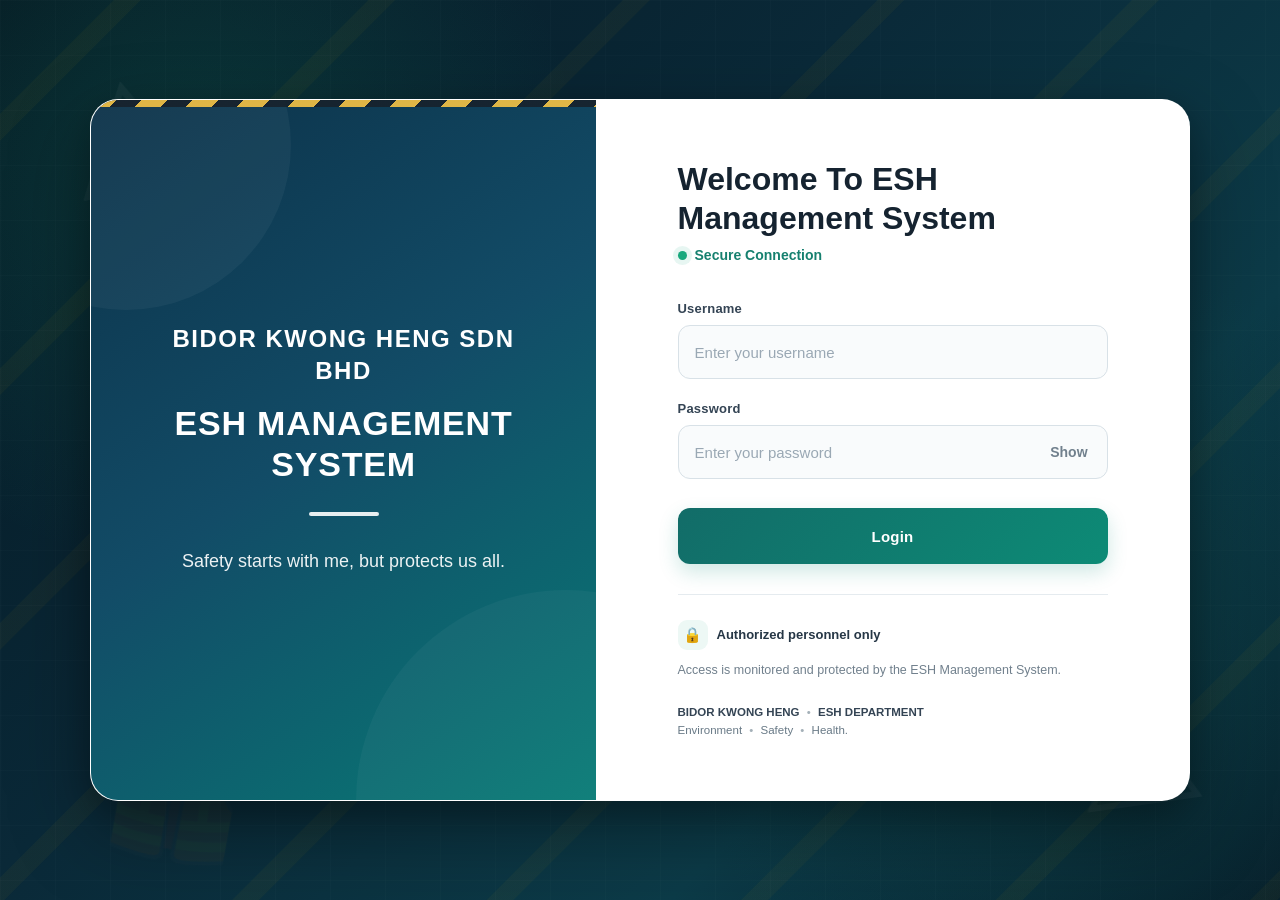
==== esh-login.html @ ca74ef9a "Update esh-login.html" ====
<!DOCTYPE html>
<html lang="en">

<head>

<meta charset="UTF-8">

<meta
    name="viewport"
    content="width=device-width, initial-scale=1.0"
>

<title>ESH Management System | Bidor Kwong Heng</title>


<style>

/* =========================================================
   RESET
========================================================= */

*{
    margin:0;
    padding:0;
    box-sizing:border-box;
}


/* =========================================================
   PAGE
========================================================= */

html,
body{
    width:100%;
    min-height:100%;
}


body{

    font-family:
        Inter,
        -apple-system,
        BlinkMacSystemFont,
        "Segoe UI",
        Arial,
        Helvetica,
        sans-serif;

    color:#17212b;

    min-height:100vh;

    display:flex;

    align-items:center;

    justify-content:center;

    padding:30px;

    position:relative;

    overflow-x:hidden;

    background:

        radial-gradient(
            circle at 15% 20%,
            rgba(25,168,125,0.18),
            transparent 30%
        ),

        radial-gradient(
            circle at 85% 75%,
            rgba(18,108,104,0.22),
            transparent 32%
        ),

        linear-gradient(
            135deg,
            #061923 0%,
            #0a2938 40%,
            #0c3b48 72%,
            #071c28 100%
        );
}


/* =========================================================
   SAFETY WARNING STRIPES
========================================================= */

body::before{

    content:"";

    position:fixed;

    inset:0;

    pointer-events:none;

    opacity:.13;

    background:

        repeating-linear-gradient(
            135deg,

            transparent 0px,
            transparent 80px,

            rgba(255,193,7,.30) 81px,
            rgba(255,193,7,.30) 99px,

            transparent 100px,
            transparent 180px
        );

    z-index:0;
}


/* =========================================================
   INDUSTRIAL GRID
========================================================= */

body::after{

    content:"";

    position:fixed;

    inset:0;

    pointer-events:none;

    opacity:.08;

    background-image:

        linear-gradient(
            rgba(255,255,255,.20) 1px,
            transparent 1px
        ),

        linear-gradient(
            90deg,
            rgba(255,255,255,.20) 1px,
            transparent 1px
        );

    background-size:
        55px 55px;

    z-index:0;
}


/* =========================================================
   BACKGROUND SAFETY SYMBOLS
========================================================= */

.safety-symbol{

    position:fixed;

    pointer-events:none;

    user-select:none;

    z-index:1;

    color:
        rgba(255,255,255,.045);

    font-size:150px;

    line-height:1;

    filter:
        drop-shadow(
            0 0 20px
            rgba(255,255,255,.03)
        );
}


.symbol-one{

    top:7%;

    left:5%;

    transform:rotate(-12deg);

}


.symbol-two{

    bottom:5%;

    left:8%;

    font-size:120px;

    transform:rotate(10deg);

}


.symbol-three{

    top:12%;

    right:7%;

    font-size:135px;

    transform:rotate(10deg);

}


.symbol-four{

    bottom:8%;

    right:6%;

    font-size:145px;

    transform:rotate(-8deg);

}


/* =========================================================
   MAIN LOGIN CONTAINER
========================================================= */

.login-container{

    position:relative;

    z-index:5;

    width:100%;

    max-width:1100px;

    min-height:650px;

    display:grid;

    grid-template-columns:
        46%
        54%;

    background:#ffffff;

    border-radius:28px;

    overflow:hidden;

    box-shadow:

        0 30px 80px
        rgba(0,0,0,.35),

        0 10px 30px
        rgba(0,0,0,.20);

    border:
        1px solid
        rgba(255,255,255,.80);
}


/* =========================================================
   LEFT PANEL
========================================================= */

.left-panel{

    position:relative;

    display:flex;

    flex-direction:column;

    justify-content:center;

    align-items:center;

    text-align:center;

    padding:60px 50px;

    color:#ffffff;

    background:

        linear-gradient(
            145deg,
            #0c3148 0%,
            #124c67 48%,
            #087b76 100%
        );

    overflow:hidden;
}


/* =========================================================
   LEFT DECORATION
========================================================= */

.left-panel::before{

    content:"";

    position:absolute;

    width:330px;

    height:330px;

    border-radius:50%;

    background:
        rgba(255,255,255,.045);

    top:-120px;

    left:-130px;
}


.left-panel::after{

    content:"";

    position:absolute;

    width:420px;

    height:420px;

    border-radius:50%;

    background:
        rgba(255,255,255,.035);

    bottom:-210px;

    right:-180px;
}


/* =========================================================
   LEFT SAFETY LINE
========================================================= */

.left-safety-line{

    position:absolute;

    top:0;

    left:0;

    width:100%;

    height:7px;

    background:

        repeating-linear-gradient(
            135deg,

            #f6c344 0px,
            #f6c344 18px,

            #17212b 18px,
            #17212b 36px
        );

    opacity:.9;
}


/* =========================================================
   LEFT CONTENT
========================================================= */

.left-content{

    position:relative;

    z-index:2;

    width:100%;

    max-width:430px;
}


/* =========================================================
   COMPANY NAME
========================================================= */

.company-name{

    font-size:24px;

    font-weight:800;

    letter-spacing:1.5px;

    line-height:1.35;

    margin-bottom:15px;

    text-transform:uppercase;
}


/* =========================================================
   SYSTEM NAME
========================================================= */

.system-name{

    font-size:34px;

    font-weight:700;

    letter-spacing:.8px;

    line-height:1.2;

    text-transform:uppercase;
}


/* =========================================================
   DIVIDER
========================================================= */

.left-divider{

    width:70px;

    height:4px;

    border-radius:10px;

    background:
        rgba(255,255,255,.9);

    margin:
        28px
        auto
        30px;
}


/* =========================================================
   SAFETY QUOTE
========================================================= */

.safety-quote{

    font-size:18px;

    font-weight:500;

    line-height:1.7;

    color:
        rgba(255,255,255,.92);

    max-width:350px;

    margin:0 auto;
}


/* =========================================================
   RIGHT PANEL
========================================================= */

.right-panel{

    background:#ffffff;

    display:flex;

    align-items:center;

    justify-content:center;

    padding:60px 70px;
}


.login-content{

    width:100%;

    max-width:430px;
}


/* =========================================================
   RIGHT HEADER
========================================================= */

.login-title{

    font-size:32px;

    font-weight:750;

    color:#152330;

    line-height:1.2;

    margin-bottom:10px;
}


.login-subtitle{

    font-size:14px;

    font-weight:600;

    color:#16806f;

    display:flex;

    align-items:center;

    gap:8px;

    margin-bottom:38px;
}


.login-subtitle::before{

    content:"";

    width:9px;

    height:9px;

    border-radius:50%;

    background:#19a87d;

    box-shadow:

        0 0 0 5px
        rgba(25,168,125,.10);
}


/* =========================================================
   FORM
========================================================= */

.form-group{

    margin-bottom:22px;
}


.form-label{

    display:block;

    font-size:13px;

    font-weight:700;

    color:#344454;

    margin-bottom:9px;

    letter-spacing:.2px;
}


.input-wrapper{

    position:relative;

    width:100%;
}


.form-input{

    width:100%;

    height:54px;

    border:
        1px solid
        #d8e1e7;

    border-radius:12px;

    background:#f9fbfc;

    color:#17212b;

    font-size:15px;

    padding:
        0
        16px;

    outline:none;

    transition:

        border-color .2s ease,

        box-shadow .2s ease,

        background .2s ease;
}


.form-input::placeholder{

    color:#9aa8b4;
}


.form-input:hover{

    border-color:#b9c9d3;
}


.form-input:focus{

    background:#ffffff;

    border-color:#16806f;

    box-shadow:

        0 0 0 4px
        rgba(22,128,111,.10);
}


/* =========================================================
   PASSWORD TOGGLE
========================================================= */

.password-toggle{

    position:absolute;

    right:14px;

    top:50%;

    transform:translateY(-50%);

    border:none;

    background:transparent;

    cursor:pointer;

    font-size:14px;

    font-weight:600;

    color:#71808d;

    padding:6px;

    transition:.2s ease;
}


.password-toggle:hover{

    color:#16806f;
}


/* =========================================================
   LOGIN BUTTON
========================================================= */

.login-button{

    width:100%;

    height:56px;

    border:none;

    border-radius:12px;

    margin-top:7px;

    background:

        linear-gradient(
            135deg,
            #126c68,
            #0d8b76
        );

    color:#ffffff;

    font-size:15px;

    font-weight:750;

    letter-spacing:.2px;

    cursor:pointer;

    box-shadow:

        0 8px 20px
        rgba(13,139,118,.20);

    transition:

        transform .2s ease,

        box-shadow .2s ease,

        filter .2s ease;
}


.login-button:hover{

    transform:
        translateY(-1px);

    box-shadow:

        0 12px 25px
        rgba(13,139,118,.28);

    filter:
        brightness(1.04);
}


.login-button:active{

    transform:
        translateY(0);
}


.login-button:disabled{

    cursor:not-allowed;

    opacity:.7;

    transform:none;
}


/* =========================================================
   SECURITY INFORMATION
========================================================= */

.security-box{

    margin-top:30px;

    padding-top:25px;

    border-top:
        1px solid
        #e5ebef;
}


.authorized{

    display:flex;

    align-items:center;

    gap:9px;

    color:#263746;

    font-size:13px;

    line-height:1.5;

    margin-bottom:10px;
}


.authorized-icon{

    width:30px;

    height:30px;

    border-radius:9px;

    background:#edf8f5;

    display:flex;

    align-items:center;

    justify-content:center;

    font-size:15px;

    flex-shrink:0;
}


.authorized strong{

    font-weight:750;
}


.security-description{

    color:#71808d;

    font-size:12.5px;

    line-height:1.65;

    margin-bottom:22px;
}


/* =========================================================
   FOOTER
========================================================= */

.login-footer{

    text-align:left;

    font-size:11.5px;

    line-height:1.6;

    color:#687986;
}


.login-footer strong{

    color:#344454;

    font-weight:750;
}


.footer-separator{

    margin:
        0
        4px;

    color:#a4b0b8;
}


/* =========================================================
   ERROR MESSAGE
========================================================= */

.error-message{

    display:none;

    margin-top:15px;

    padding:12px 14px;

    border-radius:10px;

    background:#fff2f2;

    border:
        1px solid
        #f3cccc;

    color:#b42318;

    font-size:13px;

    line-height:1.5;
}


.error-message.show{

    display:block;
}


/* =========================================================
   LOADING
========================================================= */

.loading{

    display:inline-flex;

    align-items:center;

    justify-content:center;

    gap:9px;
}


.loading-spinner{

    width:16px;

    height:16px;

    border:
        2px solid
        rgba(255,255,255,.35);

    border-top-color:#ffffff;

    border-radius:50%;

    animation:
        spin .7s linear infinite;
}


@keyframes spin{

    to{
        transform:rotate(360deg);
    }

}


/* =========================================================
   MOBILE
========================================================= */

@media(max-width:850px){

    body{

        padding:18px;

        align-items:center;
    }


    .login-container{

        grid-template-columns:1fr;

        min-height:auto;

        max-width:560px;

        border-radius:22px;
    }


    .left-panel{

        padding:
            45px
            30px;

        min-height:300px;
    }


    .company-name{

        font-size:19px;
    }


    .system-name{

        font-size:28px;
    }


    .safety-quote{

        font-size:16px;

        max-width:330px;
    }


    .right-panel{

        padding:
            45px
            30px;
    }


    .login-title{

        font-size:27px;
    }


    .safety-symbol{

        opacity:.6;

        font-size:100px;
    }

}


/* =========================================================
   SMALL MOBILE
========================================================= */

@media(max-width:480px){

    body{

        padding:10px;
    }


    .login-container{

        border-radius:18px;
    }


    .left-panel{

        padding:
            38px
            20px;

        min-height:270px;
    }


    .company-name{

        font-size:17px;

        letter-spacing:1px;
    }


    .system-name{

        font-size:24px;
    }


    .left-divider{

        margin:
            22px
            auto;
    }


    .safety-quote{

        font-size:15px;
    }


    .right-panel{

        padding:
            35px
            22px;
    }


    .login-title{

        font-size:24px;
    }


    .login-subtitle{

        margin-bottom:30px;
    }


    .form-input{

        height:52px;
    }


    .login-button{

        height:54px;
    }

}

</style>

</head>


<body>


<!-- =========================================================
     SUBTLE SAFETY SYMBOLS
========================================================= -->

<div
    class="safety-symbol symbol-one"
    aria-hidden="true"
>
    ⚠
</div>


<div
    class="safety-symbol symbol-two"
    aria-hidden="true"
>
    🦺
</div>


<div
    class="safety-symbol symbol-three"
    aria-hidden="true"
>
    ⛑
</div>


<div
    class="safety-symbol symbol-four"
    aria-hidden="true"
>
    ⚠
</div>



<!-- =========================================================
     MAIN LOGIN CONTAINER
========================================================= -->

<div class="login-container">


    <!-- =====================================================
         LEFT SIDE
    ====================================================== -->

    <section class="left-panel">


        <div class="left-safety-line"></div>


        <div class="left-content">


            <div class="company-name">
                BIDOR KWONG HENG SDN BHD
            </div>


            <div class="system-name">
                ESH MANAGEMENT SYSTEM
            </div>


            <div class="left-divider"></div>


            <div class="safety-quote">
                Safety starts with me, but protects us all.
            </div>


        </div>


    </section>



    <!-- =====================================================
         RIGHT SIDE
    ====================================================== -->

    <section class="right-panel">


        <div class="login-content">


            <!-- =================================================
                 HEADER
            ================================================== -->

            <h1 class="login-title">
                Welcome To ESH Management System
            </h1>


            <div class="login-subtitle">
                Secure Connection
            </div>



            <!-- =================================================
                 LOGIN FORM
            ================================================== -->

            <form
                id="loginForm"
                onsubmit="handleLogin(event)"
            >


                <!-- USERNAME -->

                <div class="form-group">


                    <label
                        class="form-label"
                        for="username"
                    >
                        Username
                    </label>


                    <div class="input-wrapper">


                        <input
                            type="text"
                            id="username"
                            name="username"
                            class="form-input"
                            placeholder="Enter your username"
                            autocomplete="username"
                            required
                        >


                    </div>


                </div>



                <!-- PASSWORD -->

                <div class="form-group">


                    <label
                        class="form-label"
                        for="password"
                    >
                        Password
                    </label>


                    <div class="input-wrapper">


                        <input
                            type="password"
                            id="password"
                            name="password"
                            class="form-input"
                            placeholder="Enter your password"
                            autocomplete="current-password"
                            required
                        >


                        <button
                            type="button"
                            class="password-toggle"
                            id="passwordToggle"
                            onclick="togglePassword()"
                            aria-label="Show password"
                        >
                            Show
                        </button>


                    </div>


                </div>



                <!-- =================================================
                     LOGIN BUTTON
                ================================================== -->

                <button
                    type="submit"
                    class="login-button"
                    id="loginButton"
                >
                    Login
                </button>



                <!-- =================================================
                     ERROR
                ================================================== -->

                <div
                    class="error-message"
                    id="loginError"
                ></div>


            </form>



            <!-- =================================================
                 SECURITY INFORMATION
            ================================================== -->

            <div class="security-box">


                <div class="authorized">


                    <div class="authorized-icon">
                        🔒
                    </div>


                    <div>

                        <strong>
                            Authorized personnel only
                        </strong>

                    </div>


                </div>



                <div class="security-description">

                    Access is monitored and protected by the
                    ESH Management System.

                </div>



                <!-- =================================================
                     FOOTER
                ================================================== -->

                <div class="login-footer">


                    <strong>
                        BIDOR KWONG HENG
                    </strong>


                    <span class="footer-separator">
                        •
                    </span>


                    <strong>
                        ESH DEPARTMENT
                    </strong>


                    <br>


                    Environment

                    <span class="footer-separator">
                        •
                    </span>

                    Safety

                    <span class="footer-separator">
                        •
                    </span>

                    Health.


                </div>


            </div>


        </div>


    </section>


</div>



<script>

/* =========================================================
   PASSWORD SHOW / HIDE
========================================================= */

function togglePassword(){

    const password =
        document.getElementById("password");


    const toggle =
        document.getElementById("passwordToggle");


    if(
        password.type === "password"
    ){

        password.type = "text";

        toggle.textContent = "Hide";

        toggle.setAttribute(
            "aria-label",
            "Hide password"
        );

    }

    else{

        password.type = "password";

        toggle.textContent = "Show";

        toggle.setAttribute(
            "aria-label",
            "Show password"
        );

    }

}


/* =========================================================
   LOGIN
========================================================= */

function handleLogin(event){

    event.preventDefault();


    /*
    =========================================================
    IMPORTANT

    KEEP YOUR EXISTING LOGIN / AUTHENTICATION CODE HERE.

    This section only provides the display framework.

    If your current ESH system already has a working
    authentication function, replace this function with
    your existing authentication code.

    =========================================================
    */


    const username =
        document
            .getElementById("username")
            .value
            .trim();


    const password =
        document
            .getElementById("password")
            .value;


    /*
    =========================================================
    TEMPORARY VALIDATION

    This only checks that both fields contain information.

    Your existing authentication system should remain here.
    =========================================================
    */

    if(
        !username ||
        !password
    ){

        showLoginError(
            "Please enter your username and password."
        );

        return;
    }


    /*
    =========================================================
    YOUR EXISTING LOGIN CODE SHOULD CONTINUE HERE.
    =========================================================
    */

}


/* =========================================================
   ERROR DISPLAY
========================================================= */

function showLoginError(message){

    const error =
        document.getElementById("loginError");


    error.textContent =
        message;


    error.classList.add(
        "show"
    );

}


/* =========================================================
   CLEAR ERROR WHEN USER TYPES
========================================================= */

document
    .getElementById("username")
    .addEventListener(
        "input",
        clearLoginError
    );


document
    .getElementById("password")
    .addEventListener(
        "input",
        clearLoginError
    );


function clearLoginError(){

    const error =
        document.getElementById("loginError");


    error.classList.remove(
        "show"
    );


    error.textContent = "";

}

</script>


</body>

</html>
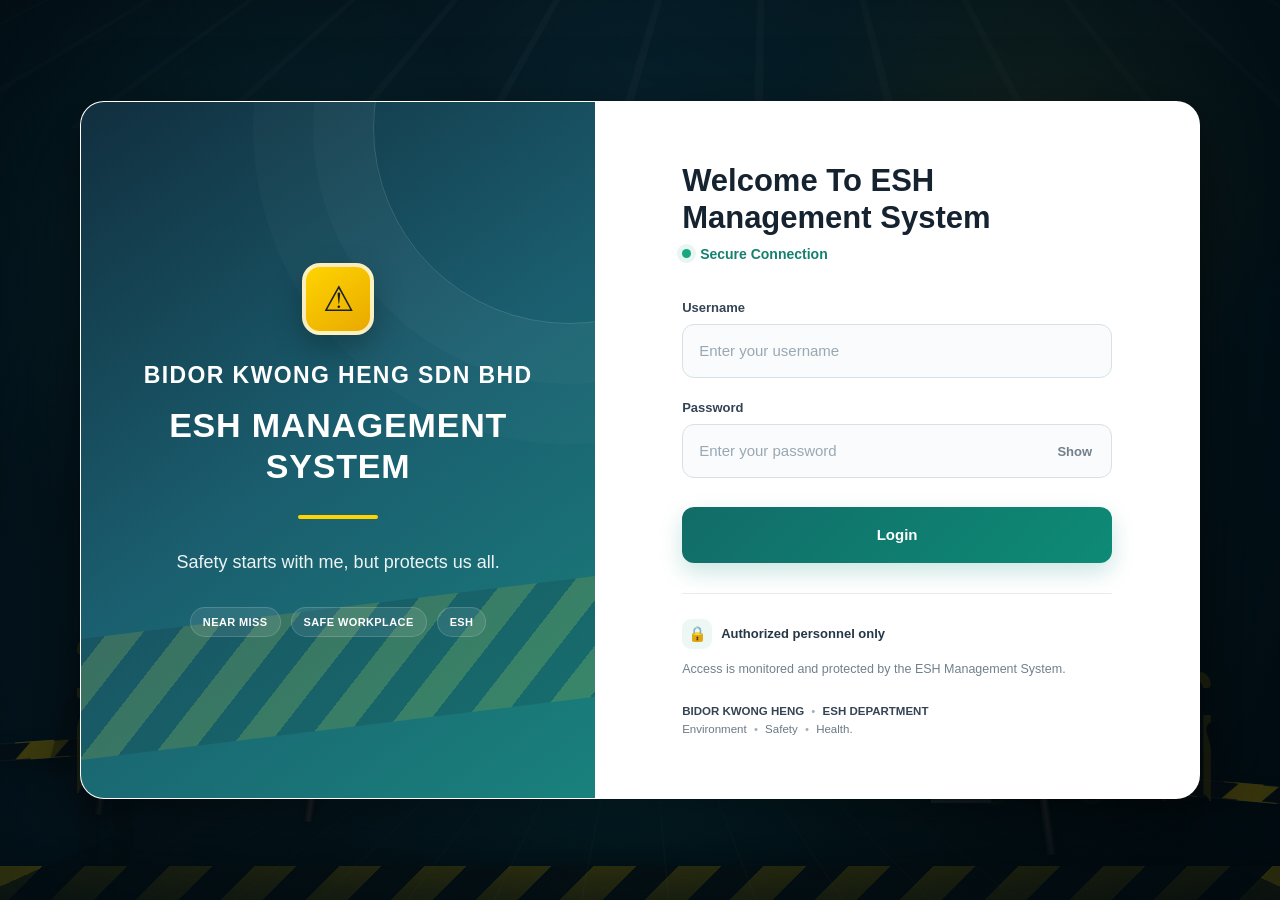
==== commit 2e37e392: "Update esh-login.html" ====
--- a/esh-login.html
+++ b/esh-login.html
@@ -25,17 +25,11 @@
     box-sizing:border-box;
 }
 
-
-/* =========================================================
-   PAGE
-========================================================= */
-
 html,
 body{
     width:100%;
     min-height:100%;
 }
-
 
 body{
 
@@ -48,48 +42,31 @@
         Helvetica,
         sans-serif;
 
+    min-height:100vh;
+
+    display:flex;
+    align-items:center;
+    justify-content:center;
+
+    padding:30px;
+
     color:#17212b;
 
-    min-height:100vh;
-
-    display:flex;
-
-    align-items:center;
-
-    justify-content:center;
-
-    padding:30px;
-
-    position:relative;
-
     overflow-x:hidden;
 
     background:
-
-        radial-gradient(
-            circle at 15% 20%,
-            rgba(25,168,125,0.18),
-            transparent 30%
-        ),
-
-        radial-gradient(
-            circle at 85% 75%,
-            rgba(18,108,104,0.22),
-            transparent 32%
-        ),
-
         linear-gradient(
             135deg,
-            #061923 0%,
-            #0a2938 40%,
-            #0c3b48 72%,
-            #071c28 100%
-        );
-}
-
-
-/* =========================================================
-   SAFETY WARNING STRIPES
+            #061923,
+            #0b3343 45%,
+            #082a35
+        );
+
+}
+
+
+/* =========================================================
+   SAFETY ENVIRONMENT BACKGROUND
 ========================================================= */
 
 body::before{
@@ -100,146 +77,750 @@
 
     inset:0;
 
+    z-index:0;
+
+    background:
+
+        /* factory lights */
+
+        radial-gradient(
+            circle at 15% 25%,
+            rgba(35,180,190,.28),
+            transparent 24%
+        ),
+
+        radial-gradient(
+            circle at 82% 18%,
+            rgba(255,193,7,.18),
+            transparent 20%
+        ),
+
+        /* blue industrial glow */
+
+        radial-gradient(
+            circle at 50% 80%,
+            rgba(0,125,150,.30),
+            transparent 35%
+        ),
+
+        /* dark factory atmosphere */
+
+        linear-gradient(
+            120deg,
+            #06151d 0%,
+            #0b3040 38%,
+            #07303a 65%,
+            #041219 100%
+        );
+
+}
+
+
+/* =========================================================
+   INDUSTRIAL STRUCTURE
+========================================================= */
+
+.safety-background{
+
+    position:fixed;
+
+    inset:0;
+
+    z-index:0;
+
+    overflow:hidden;
+
     pointer-events:none;
 
-    opacity:.13;
+}
+
+
+/* Factory roof beams */
+
+.safety-background::before{
+
+    content:"";
+
+    position:absolute;
+
+    width:160%;
+    height:180px;
+
+    top:0;
+    left:-20%;
+
+    background:
+
+        repeating-linear-gradient(
+            90deg,
+            transparent 0,
+            transparent 95px,
+            rgba(255,255,255,.06) 96px,
+            rgba(255,255,255,.06) 102px
+        );
+
+    transform:
+        perspective(600px)
+        rotateX(58deg);
+
+    transform-origin:top;
+
+    opacity:.8;
+
+}
+
+
+/* Factory floor */
+
+.safety-background::after{
+
+    content:"";
+
+    position:absolute;
+
+    left:-10%;
+    right:-10%;
+    bottom:-5%;
+
+    height:48%;
+
+    background:
+
+        repeating-linear-gradient(
+            90deg,
+            rgba(255,255,255,.035) 0,
+            rgba(255,255,255,.035) 2px,
+            transparent 2px,
+            transparent 100px
+        ),
+
+        linear-gradient(
+            180deg,
+            rgba(10,45,55,.1),
+            rgba(2,15,20,.95)
+        );
+
+    transform:
+        perspective(500px)
+        rotateX(55deg);
+
+    transform-origin:bottom;
+
+}
+
+
+/* =========================================================
+   SAFETY BARRICADES
+========================================================= */
+
+.barricade{
+
+    position:absolute;
+
+    height:18px;
 
     background:
 
         repeating-linear-gradient(
             135deg,
-
-            transparent 0px,
-            transparent 80px,
-
-            rgba(255,193,7,.30) 81px,
-            rgba(255,193,7,.30) 99px,
-
-            transparent 100px,
-            transparent 180px
-        );
-
-    z-index:0;
-}
-
-
-/* =========================================================
-   INDUSTRIAL GRID
-========================================================= */
-
-body::after{
-
-    content:"";
-
-    position:fixed;
-
-    inset:0;
-
-    pointer-events:none;
-
-    opacity:.08;
-
-    background-image:
-
-        linear-gradient(
-            rgba(255,255,255,.20) 1px,
-            transparent 1px
-        ),
-
+            #ffd400 0,
+            #ffd400 28px,
+            #111820 28px,
+            #111820 56px
+        );
+
+    box-shadow:
+        0 8px 18px rgba(0,0,0,.45);
+
+    border:
+        1px solid rgba(255,255,255,.15);
+
+    transform:rotate(-4deg);
+
+}
+
+
+.barricade.one{
+
+    width:430px;
+
+    left:-50px;
+
+    bottom:150px;
+
+}
+
+
+.barricade.two{
+
+    width:350px;
+
+    right:-70px;
+
+    bottom:105px;
+
+    transform:rotate(5deg);
+
+}
+
+
+.barricade.three{
+
+    width:280px;
+
+    left:8%;
+
+    top:130px;
+
+    transform:rotate(3deg);
+
+    opacity:.75;
+
+}
+
+
+/* Barricade legs */
+
+.barricade-leg{
+
+    position:absolute;
+
+    width:9px;
+
+    height:90px;
+
+    background:
         linear-gradient(
             90deg,
-            rgba(255,255,255,.20) 1px,
-            transparent 1px
-        );
-
-    background-size:
-        55px 55px;
-
-    z-index:0;
-}
-
-
-/* =========================================================
-   BACKGROUND SAFETY SYMBOLS
-========================================================= */
-
-.safety-symbol{
-
-    position:fixed;
-
-    pointer-events:none;
-
-    user-select:none;
-
-    z-index:1;
-
-    color:
-        rgba(255,255,255,.045);
-
-    font-size:150px;
-
-    line-height:1;
+            #20282d,
+            #5c666b,
+            #161c20
+        );
+
+    box-shadow:
+        0 6px 10px rgba(0,0,0,.4);
+
+}
+
+
+.leg1{
+    left:100px;
+    bottom:85px;
+    transform:rotate(8deg);
+}
+
+
+.leg2{
+    left:310px;
+    bottom:78px;
+    transform:rotate(8deg);
+}
+
+
+.leg3{
+    right:230px;
+    bottom:45px;
+    transform:rotate(-8deg);
+}
+
+
+/* =========================================================
+   HAZARD STRIPES
+========================================================= */
+
+.hazard-floor{
+
+    position:absolute;
+
+    height:34px;
+
+    width:100%;
+
+    bottom:0;
+
+    left:0;
+
+    background:
+
+        repeating-linear-gradient(
+            135deg,
+            #ffd400 0,
+            #ffd400 30px,
+            #15191c 30px,
+            #15191c 60px
+        );
+
+    opacity:.85;
+
+    box-shadow:
+        0 -5px 25px rgba(0,0,0,.5);
+
+}
+
+
+/* =========================================================
+   WARNING SIGNS
+========================================================= */
+
+.warning-sign{
+
+    position:absolute;
+
+    width:92px;
+    height:92px;
+
+    background:#ffd400;
+
+    border:
+        7px solid #111820;
+
+    clip-path:
+        polygon(
+            50% 0,
+            100% 100%,
+            0 100%
+        );
+
+    display:flex;
+
+    align-items:center;
+
+    justify-content:center;
 
     filter:
         drop-shadow(
-            0 0 20px
-            rgba(255,255,255,.03)
-        );
-}
-
-
-.symbol-one{
-
-    top:7%;
-
-    left:5%;
-
-    transform:rotate(-12deg);
-
-}
-
-
-.symbol-two{
-
-    bottom:5%;
-
-    left:8%;
-
-    font-size:120px;
-
-    transform:rotate(10deg);
-
-}
-
-
-.symbol-three{
-
-    top:12%;
+            0 8px 12px rgba(0,0,0,.45)
+        );
+
+}
+
+
+.warning-sign span{
+
+    color:#111;
+
+    font-size:35px;
+
+    font-weight:900;
+
+    transform:
+        translateY(15px);
+
+}
+
+
+.warning-one{
+
+    left:7%;
+
+    top:16%;
+
+    transform:rotate(-7deg);
+
+}
+
+
+.warning-two{
 
     right:7%;
 
-    font-size:135px;
-
-    transform:rotate(10deg);
-
-}
-
-
-.symbol-four{
-
-    bottom:8%;
-
-    right:6%;
-
-    font-size:145px;
-
-    transform:rotate(-8deg);
-
-}
-
-
-/* =========================================================
-   MAIN LOGIN CONTAINER
+    top:26%;
+
+    transform:rotate(8deg);
+
+}
+
+
+/* =========================================================
+   WORKER SILHOUETTES
+========================================================= */
+
+.worker{
+
+    position:absolute;
+
+    bottom:30px;
+
+    width:110px;
+
+    height:230px;
+
+    opacity:.42;
+
+    filter:
+        drop-shadow(
+            0 10px 20px rgba(0,0,0,.5)
+        );
+
+}
+
+
+.worker-head{
+
+    position:absolute;
+
+    width:42px;
+
+    height:42px;
+
+    border-radius:50%;
+
+    background:#091218;
+
+    top:0;
+
+    left:34px;
+
+}
+
+
+.worker-helmet{
+
+    position:absolute;
+
+    width:58px;
+
+    height:20px;
+
+    border-radius:
+        35px 35px 10px 10px;
+
+    background:#f5c400;
+
+    top:-5px;
+
+    left:26px;
+
+}
+
+
+.worker-body{
+
+    position:absolute;
+
+    width:70px;
+
+    height:110px;
+
+    border-radius:15px 15px 8px 8px;
+
+    background:#111b21;
+
+    top:43px;
+
+    left:20px;
+
+}
+
+
+.worker-vest{
+
+    position:absolute;
+
+    width:58px;
+
+    height:105px;
+
+    top:48px;
+
+    left:26px;
+
+    border-left:
+        9px solid #f5c400;
+
+    border-right:
+        9px solid #f5c400;
+
+}
+
+
+.worker-leg-left,
+.worker-leg-right{
+
+    position:absolute;
+
+    width:20px;
+
+    height:85px;
+
+    background:#080f13;
+
+    top:145px;
+
+    border-radius:8px;
+
+}
+
+
+.worker-leg-left{
+    left:28px;
+}
+
+
+.worker-leg-right{
+    right:28px;
+}
+
+
+.worker-arm-left,
+.worker-arm-right{
+
+    position:absolute;
+
+    width:18px;
+
+    height:85px;
+
+    background:#080f13;
+
+    top:55px;
+
+    border-radius:10px;
+
+}
+
+
+.worker-arm-left{
+
+    left:5px;
+
+    transform:rotate(15deg);
+
+}
+
+
+.worker-arm-right{
+
+    right:5px;
+
+    transform:rotate(-15deg);
+
+}
+
+
+.worker-one{
+
+    left:4%;
+
+}
+
+
+.worker-two{
+
+    right:3%;
+
+    transform:
+        scale(.82);
+
+    bottom:15px;
+
+}
+
+
+/* =========================================================
+   FORKLIFT SHAPE
+========================================================= */
+
+.forklift{
+
+    position:absolute;
+
+    right:12%;
+
+    bottom:95px;
+
+    width:190px;
+
+    height:100px;
+
+    opacity:.35;
+
+}
+
+
+.forklift-body{
+
+    position:absolute;
+
+    left:35px;
+
+    bottom:10px;
+
+    width:115px;
+
+    height:65px;
+
+    background:#172329;
+
+    border:
+        2px solid rgba(255,210,0,.7);
+
+    border-radius:8px;
+
+}
+
+
+.forklift-roof{
+
+    position:absolute;
+
+    left:55px;
+
+    bottom:75px;
+
+    width:90px;
+
+    height:12px;
+
+    background:#182328;
+
+}
+
+
+.forklift-pillar{
+
+    position:absolute;
+
+    left:63px;
+
+    bottom:25px;
+
+    width:7px;
+
+    height:65px;
+
+    background:#222d32;
+
+}
+
+
+.forklift-wheel{
+
+    position:absolute;
+
+    width:27px;
+
+    height:27px;
+
+    border-radius:50%;
+
+    background:#050a0d;
+
+    border:
+        4px solid #3d4b50;
+
+    bottom:0;
+
+}
+
+
+.wheel-one{
+    left:45px;
+}
+
+
+.wheel-two{
+    right:20px;
+}
+
+
+.fork{
+
+    position:absolute;
+
+    left:-5px;
+
+    bottom:17px;
+
+    width:60px;
+
+    height:7px;
+
+    background:#b6c0c3;
+
+}
+
+
+.fork::after{
+
+    content:"";
+
+    position:absolute;
+
+    width:60px;
+
+    height:7px;
+
+    background:#b6c0c3;
+
+    top:15px;
+
+}
+
+
+/* =========================================================
+   ESH INSPECTION GLOW
+========================================================= */
+
+.esh-glow{
+
+    position:absolute;
+
+    width:500px;
+
+    height:500px;
+
+    left:50%;
+
+    top:50%;
+
+    transform:
+        translate(-50%,-50%);
+
+    border-radius:50%;
+
+    background:
+        radial-gradient(
+            circle,
+            rgba(0,170,180,.12),
+            transparent 68%
+        );
+
+}
+
+
+/* =========================================================
+   DARK OVERLAY
+========================================================= */
+
+.background-overlay{
+
+    position:fixed;
+
+    inset:0;
+
+    z-index:1;
+
+    background:
+
+        linear-gradient(
+            90deg,
+            rgba(2,16,24,.60),
+            rgba(3,21,29,.25) 45%,
+            rgba(2,13,20,.62)
+        ),
+
+        radial-gradient(
+            ellipse at center,
+            transparent 25%,
+            rgba(0,0,0,.55) 100%
+        );
+
+}
+
+
+/* =========================================================
+   LOGIN CONTAINER
 ========================================================= */
 
 .login-container{
@@ -250,33 +831,33 @@
 
     width:100%;
 
-    max-width:1100px;
+    max-width:1120px;
 
     min-height:650px;
 
     display:grid;
 
     grid-template-columns:
-        46%
-        54%;
-
-    background:#ffffff;
-
-    border-radius:28px;
+        46% 54%;
+
+    background:#fff;
+
+    border-radius:24px;
 
     overflow:hidden;
 
     box-shadow:
 
-        0 30px 80px
-        rgba(0,0,0,.35),
+        0 35px 90px
+        rgba(0,0,0,.45),
 
         0 10px 30px
-        rgba(0,0,0,.20);
+        rgba(0,0,0,.25);
 
     border:
         1px solid
-        rgba(255,255,255,.80);
+        rgba(255,255,255,.35);
+
 }
 
 
@@ -290,34 +871,31 @@
 
     display:flex;
 
-    flex-direction:column;
+    align-items:center;
 
     justify-content:center;
 
-    align-items:center;
-
     text-align:center;
 
     padding:60px 50px;
 
-    color:#ffffff;
+    color:#fff;
+
+    overflow:hidden;
 
     background:
 
         linear-gradient(
             145deg,
-            #0c3148 0%,
-            #124c67 48%,
-            #087b76 100%
-        );
-
-    overflow:hidden;
-}
-
-
-/* =========================================================
-   LEFT DECORATION
-========================================================= */
+            rgba(4,35,52,.95),
+            rgba(7,81,99,.92),
+            rgba(0,116,110,.90)
+        );
+
+}
+
+
+/* Safety stripes behind left */
 
 .left-panel::before{
 
@@ -325,71 +903,62 @@
 
     position:absolute;
 
-    width:330px;
-
-    height:330px;
-
-    border-radius:50%;
-
-    background:
-        rgba(255,255,255,.045);
-
-    top:-120px;
-
-    left:-130px;
-}
-
-
-.left-panel::after{
-
-    content:"";
-
-    position:absolute;
-
-    width:420px;
-
-    height:420px;
-
-    border-radius:50%;
-
-    background:
-        rgba(255,255,255,.035);
-
-    bottom:-210px;
-
-    right:-180px;
-}
-
-
-/* =========================================================
-   LEFT SAFETY LINE
-========================================================= */
-
-.left-safety-line{
-
-    position:absolute;
-
-    top:0;
-
-    left:0;
-
-    width:100%;
-
-    height:7px;
+    width:150%;
+
+    height:120px;
+
+    left:-25%;
+
+    bottom:70px;
 
     background:
 
         repeating-linear-gradient(
             135deg,
-
-            #f6c344 0px,
-            #f6c344 18px,
-
-            #17212b 18px,
-            #17212b 36px
-        );
-
-    opacity:.9;
+            rgba(255,209,0,.9) 0,
+            rgba(255,209,0,.9) 28px,
+            rgba(10,20,24,.9) 28px,
+            rgba(10,20,24,.9) 56px
+        );
+
+    transform:rotate(-7deg);
+
+    opacity:.15;
+
+}
+
+
+/* Safety ring */
+
+.left-panel::after{
+
+    content:"";
+
+    position:absolute;
+
+    width:390px;
+
+    height:390px;
+
+    border:
+
+        1px solid
+        rgba(255,255,255,.15);
+
+    border-radius:50%;
+
+    top:-170px;
+
+    right:-170px;
+
+    box-shadow:
+
+        0 0 0 60px
+        rgba(255,255,255,.025),
+
+        0 0 0 120px
+        rgba(255,255,255,.018);
+
 }
 
 
@@ -401,77 +970,97 @@
 
     position:relative;
 
-    z-index:2;
+    z-index:3;
 
     width:100%;
 
     max-width:430px;
-}
-
-
-/* =========================================================
-   COMPANY NAME
-========================================================= */
+
+}
+
+
+.safety-badge{
+
+    width:72px;
+
+    height:72px;
+
+    margin:
+        0 auto 25px;
+
+    border-radius:18px;
+
+    display:flex;
+
+    align-items:center;
+
+    justify-content:center;
+
+    font-size:35px;
+
+    background:
+        linear-gradient(
+            145deg,
+            #ffd400,
+            #e9a900
+        );
+
+    color:#17212b;
+
+    box-shadow:
+        0 12px 30px
+        rgba(0,0,0,.25);
+
+    border:
+        4px solid
+        rgba(255,255,255,.75);
+
+}
+
 
 .company-name{
 
-    font-size:24px;
+    font-size:23px;
 
     font-weight:800;
 
-    letter-spacing:1.5px;
+    letter-spacing:1.4px;
 
     line-height:1.35;
 
-    margin-bottom:15px;
-
-    text-transform:uppercase;
-}
-
-
-/* =========================================================
-   SYSTEM NAME
-========================================================= */
+    margin-bottom:14px;
+
+}
+
 
 .system-name{
 
     font-size:34px;
 
-    font-weight:700;
+    font-weight:750;
 
     letter-spacing:.8px;
 
     line-height:1.2;
 
-    text-transform:uppercase;
-}
-
-
-/* =========================================================
-   DIVIDER
-========================================================= */
+}
+
 
 .left-divider{
 
-    width:70px;
+    width:80px;
 
     height:4px;
 
     border-radius:10px;
 
-    background:
-        rgba(255,255,255,.9);
+    background:#ffd400;
 
     margin:
-        28px
-        auto
-        30px;
-}
-
-
-/* =========================================================
-   SAFETY QUOTE
-========================================================= */
+        28px auto 28px;
+
+}
+
 
 .safety-quote{
 
@@ -484,9 +1073,48 @@
     color:
         rgba(255,255,255,.92);
 
-    max-width:350px;
-
-    margin:0 auto;
+}
+
+
+/* =========================================================
+   SAFETY POINTS
+========================================================= */
+
+.safety-points{
+
+    display:flex;
+
+    justify-content:center;
+
+    gap:10px;
+
+    margin-top:30px;
+
+    flex-wrap:wrap;
+
+}
+
+
+.safety-point{
+
+    padding:
+        8px 12px;
+
+    border-radius:20px;
+
+    background:
+        rgba(255,255,255,.09);
+
+    border:
+        1px solid
+        rgba(255,255,255,.15);
+
+    font-size:11px;
+
+    font-weight:700;
+
+    letter-spacing:.4px;
+
 }
 
 
@@ -496,7 +1124,7 @@
 
 .right-panel{
 
-    background:#ffffff;
+    background:#fff;
 
     display:flex;
 
@@ -505,6 +1133,7 @@
     justify-content:center;
 
     padding:60px 70px;
+
 }
 
 
@@ -513,16 +1142,13 @@
     width:100%;
 
     max-width:430px;
-}
-
-
-/* =========================================================
-   RIGHT HEADER
-========================================================= */
+
+}
+
 
 .login-title{
 
-    font-size:32px;
+    font-size:31px;
 
     font-weight:750;
 
@@ -531,6 +1157,7 @@
     line-height:1.2;
 
     margin-bottom:10px;
+
 }
 
 
@@ -538,7 +1165,7 @@
 
     font-size:14px;
 
-    font-weight:600;
+    font-weight:650;
 
     color:#16806f;
 
@@ -546,9 +1173,10 @@
 
     align-items:center;
 
-    gap:8px;
+    gap:9px;
 
     margin-bottom:38px;
+
 }
 
 
@@ -565,9 +1193,9 @@
     background:#19a87d;
 
     box-shadow:
-
         0 0 0 5px
         rgba(25,168,125,.10);
+
 }
 
 
@@ -578,6 +1206,7 @@
 .form-group{
 
     margin-bottom:22px;
+
 }
 
 
@@ -593,7 +1222,6 @@
 
     margin-bottom:9px;
 
-    letter-spacing:.2px;
 }
 
 
@@ -602,6 +1230,7 @@
     position:relative;
 
     width:100%;
+
 }
 
 
@@ -624,49 +1253,42 @@
     font-size:15px;
 
     padding:
-        0
-        16px;
+        0 16px;
 
     outline:none;
 
     transition:
-
-        border-color .2s ease,
-
-        box-shadow .2s ease,
-
-        background .2s ease;
+        .2s ease;
+
 }
 
 
 .form-input::placeholder{
 
     color:#9aa8b4;
+
 }
 
 
 .form-input:hover{
 
     border-color:#b9c9d3;
+
 }
 
 
 .form-input:focus{
 
-    background:#ffffff;
+    background:#fff;
 
     border-color:#16806f;
 
     box-shadow:
-
         0 0 0 4px
         rgba(22,128,111,.10);
-}
-
-
-/* =========================================================
-   PASSWORD TOGGLE
-========================================================= */
+
+}
+
 
 .password-toggle{
 
@@ -676,7 +1298,8 @@
 
     top:50%;
 
-    transform:translateY(-50%);
+    transform:
+        translateY(-50%);
 
     border:none;
 
@@ -684,21 +1307,21 @@
 
     cursor:pointer;
 
-    font-size:14px;
-
-    font-weight:600;
+    font-size:13px;
+
+    font-weight:700;
 
     color:#71808d;
 
     padding:6px;
 
-    transition:.2s ease;
 }
 
 
 .password-toggle:hover{
 
     color:#16806f;
+
 }
 
 
@@ -726,28 +1349,20 @@
             #0d8b76
         );
 
-    color:#ffffff;
+    color:#fff;
 
     font-size:15px;
 
     font-weight:750;
 
-    letter-spacing:.2px;
-
     cursor:pointer;
 
     box-shadow:
-
-        0 8px 20px
-        rgba(13,139,118,.20);
-
-    transition:
-
-        transform .2s ease,
-
-        box-shadow .2s ease,
-
-        filter .2s ease;
+        0 9px 22px
+        rgba(13,139,118,.22);
+
+    transition:.2s ease;
+
 }
 
 
@@ -757,12 +1372,9 @@
         translateY(-1px);
 
     box-shadow:
-
-        0 12px 25px
-        rgba(13,139,118,.28);
-
-    filter:
-        brightness(1.04);
+        0 13px 28px
+        rgba(13,139,118,.30);
+
 }
 
 
@@ -770,21 +1382,21 @@
 
     transform:
         translateY(0);
+
 }
 
 
 .login-button:disabled{
 
+    opacity:.7;
+
     cursor:not-allowed;
 
-    opacity:.7;
-
-    transform:none;
-}
-
-
-/* =========================================================
-   SECURITY INFORMATION
+}
+
+
+/* =========================================================
+   SECURITY
 ========================================================= */
 
 .security-box{
@@ -796,6 +1408,7 @@
     border-top:
         1px solid
         #e5ebef;
+
 }
 
 
@@ -811,9 +1424,8 @@
 
     font-size:13px;
 
-    line-height:1.5;
-
     margin-bottom:10px;
+
 }
 
 
@@ -835,13 +1447,6 @@
 
     font-size:15px;
 
-    flex-shrink:0;
-}
-
-
-.authorized strong{
-
-    font-weight:750;
 }
 
 
@@ -854,22 +1459,18 @@
     line-height:1.65;
 
     margin-bottom:22px;
-}
-
-
-/* =========================================================
-   FOOTER
-========================================================= */
+
+}
+
 
 .login-footer{
 
-    text-align:left;
-
     font-size:11.5px;
 
     line-height:1.6;
 
     color:#687986;
+
 }
 
 
@@ -877,22 +1478,21 @@
 
     color:#344454;
 
-    font-weight:750;
 }
 
 
 .footer-separator{
 
     margin:
-        0
-        4px;
+        0 4px;
 
     color:#a4b0b8;
-}
-
-
-/* =========================================================
-   ERROR MESSAGE
+
+}
+
+
+/* =========================================================
+   ERROR
 ========================================================= */
 
 .error-message{
@@ -915,227 +1515,128 @@
 
     font-size:13px;
 
-    line-height:1.5;
 }
 
 
 .error-message.show{
 
     display:block;
-}
-
-
-/* =========================================================
-   LOADING
-========================================================= */
-
-.loading{
-
-    display:inline-flex;
-
-    align-items:center;
-
-    justify-content:center;
-
-    gap:9px;
-}
-
-
-.loading-spinner{
-
-    width:16px;
-
-    height:16px;
-
-    border:
-        2px solid
-        rgba(255,255,255,.35);
-
-    border-top-color:#ffffff;
-
-    border-radius:50%;
-
-    animation:
-        spin .7s linear infinite;
-}
-
-
-@keyframes spin{
-
-    to{
-        transform:rotate(360deg);
+
+}
+
+
+/* =========================================================
+   RESPONSIVE
+========================================================= */
+
+@media(max-width:850px){
+
+    body{
+
+        padding:18px;
+
     }
 
-}
-
-
-/* =========================================================
-   MOBILE
-========================================================= */
-
-@media(max-width:850px){
+    .login-container{
+
+        grid-template-columns:1fr;
+
+        max-width:560px;
+
+        min-height:auto;
+
+    }
+
+    .left-panel{
+
+        min-height:380px;
+
+        padding:45px 30px;
+
+    }
+
+    .right-panel{
+
+        padding:45px 30px;
+
+    }
+
+}
+
+
+@media(max-width:480px){
 
     body{
 
-        padding:18px;
-
-        align-items:center;
+        padding:10px;
+
     }
 
-
     .login-container{
 
-        grid-template-columns:1fr;
-
-        min-height:auto;
-
-        max-width:560px;
-
-        border-radius:22px;
+        border-radius:18px;
+
     }
 
-
     .left-panel{
 
-        padding:
-            45px
-            30px;
-
-        min-height:300px;
+        min-height:330px;
+
+        padding:38px 20px;
+
     }
 
-
     .company-name{
 
-        font-size:19px;
+        font-size:17px;
+
     }
 
-
     .system-name{
 
+        font-size:24px;
+
+    }
+
+    .safety-badge{
+
+        width:60px;
+
+        height:60px;
+
         font-size:28px;
+
     }
 
-
-    .safety-quote{
-
-        font-size:16px;
-
-        max-width:330px;
+    .right-panel{
+
+        padding:35px 22px;
+
     }
 
-
-    .right-panel{
-
-        padding:
-            45px
-            30px;
+    .login-title{
+
+        font-size:24px;
+
     }
 
-
-    .login-title{
-
-        font-size:27px;
+}
+
+
+/* =========================================================
+   REDUCED MOTION
+========================================================= */
+
+@media(prefers-reduced-motion:reduce){
+
+    *{
+
+        animation:none !important;
+
+        transition:none !important;
+
     }
 
-
-    .safety-symbol{
-
-        opacity:.6;
-
-        font-size:100px;
-    }
-
-}
-
-
-/* =========================================================
-   SMALL MOBILE
-========================================================= */
-
-@media(max-width:480px){
-
-    body{
-
-        padding:10px;
-    }
-
-
-    .login-container{
-
-        border-radius:18px;
-    }
-
-
-    .left-panel{
-
-        padding:
-            38px
-            20px;
-
-        min-height:270px;
-    }
-
-
-    .company-name{
-
-        font-size:17px;
-
-        letter-spacing:1px;
-    }
-
-
-    .system-name{
-
-        font-size:24px;
-    }
-
-
-    .left-divider{
-
-        margin:
-            22px
-            auto;
-    }
-
-
-    .safety-quote{
-
-        font-size:15px;
-    }
-
-
-    .right-panel{
-
-        padding:
-            35px
-            22px;
-    }
-
-
-    .login-title{
-
-        font-size:24px;
-    }
-
-
-    .login-subtitle{
-
-        margin-bottom:30px;
-    }
-
-
-    .form-input{
-
-        height:52px;
-    }
-
-
-    .login-button{
-
-        height:54px;
-    }
-
 }
 
 </style>
@@ -1146,61 +1647,117 @@
 <body>
 
 
-<!-- =========================================================
-     SUBTLE SAFETY SYMBOLS
-========================================================= -->
-
-<div
-    class="safety-symbol symbol-one"
-    aria-hidden="true"
->
-    ⚠
+<!-- =======================================================
+     INDUSTRIAL SAFETY BACKGROUND
+======================================================= -->
+
+<div class="safety-background">
+
+    <div class="esh-glow"></div>
+
+    <div class="barricade one"></div>
+    <div class="barricade two"></div>
+    <div class="barricade three"></div>
+
+    <div class="barricade-leg leg1"></div>
+    <div class="barricade-leg leg2"></div>
+    <div class="barricade-leg leg3"></div>
+
+
+    <div class="warning-sign warning-one">
+        <span>!</span>
+    </div>
+
+    <div class="warning-sign warning-two">
+        <span>!</span>
+    </div>
+
+
+    <!-- WORKER 1 -->
+
+    <div class="worker worker-one">
+
+        <div class="worker-helmet"></div>
+
+        <div class="worker-head"></div>
+
+        <div class="worker-body"></div>
+
+        <div class="worker-vest"></div>
+
+        <div class="worker-arm-left"></div>
+        <div class="worker-arm-right"></div>
+
+        <div class="worker-leg-left"></div>
+        <div class="worker-leg-right"></div>
+
+    </div>
+
+
+    <!-- WORKER 2 -->
+
+    <div class="worker worker-two">
+
+        <div class="worker-helmet"></div>
+
+        <div class="worker-head"></div>
+
+        <div class="worker-body"></div>
+
+        <div class="worker-vest"></div>
+
+        <div class="worker-arm-left"></div>
+        <div class="worker-arm-right"></div>
+
+        <div class="worker-leg-left"></div>
+        <div class="worker-leg-right"></div>
+
+    </div>
+
+
+    <!-- FORKLIFT -->
+
+    <div class="forklift">
+
+        <div class="forklift-roof"></div>
+
+        <div class="forklift-pillar"></div>
+
+        <div class="forklift-body"></div>
+
+        <div class="forklift-wheel wheel-one"></div>
+        <div class="forklift-wheel wheel-two"></div>
+
+        <div class="fork"></div>
+
+    </div>
+
+
+    <div class="hazard-floor"></div>
+
 </div>
 
 
-<div
-    class="safety-symbol symbol-two"
-    aria-hidden="true"
->
-    🦺
-</div>
-
-
-<div
-    class="safety-symbol symbol-three"
-    aria-hidden="true"
->
-    ⛑
-</div>
-
-
-<div
-    class="safety-symbol symbol-four"
-    aria-hidden="true"
->
-    ⚠
-</div>
-
-
-
-<!-- =========================================================
-     MAIN LOGIN CONTAINER
-========================================================= -->
+<div class="background-overlay"></div>
+
+
+<!-- =======================================================
+     LOGIN
+======================================================= -->
 
 <div class="login-container">
 
 
-    <!-- =====================================================
-         LEFT SIDE
-    ====================================================== -->
+    <!-- LEFT -->
 
     <section class="left-panel">
 
-
-        <div class="left-safety-line"></div>
-
-
         <div class="left-content">
+
+
+            <div class="safety-badge">
+                ⚠
+            </div>
 
 
             <div class="company-name">
@@ -1221,26 +1778,34 @@
             </div>
 
 
+            <div class="safety-points">
+
+                <div class="safety-point">
+                    NEAR MISS
+                </div>
+
+                <div class="safety-point">
+                    SAFE WORKPLACE
+                </div>
+
+                <div class="safety-point">
+                    ESH
+                </div>
+
+            </div>
+
+
         </div>
 
-
     </section>
 
 
-
-    <!-- =====================================================
-         RIGHT SIDE
-    ====================================================== -->
+    <!-- RIGHT -->
 
     <section class="right-panel">
 
-
         <div class="login-content">
 
-
-            <!-- =================================================
-                 HEADER
-            ================================================== -->
 
             <h1 class="login-title">
                 Welcome To ESH Management System
@@ -1251,11 +1816,6 @@
                 Secure Connection
             </div>
 
-
-
-            <!-- =================================================
-                 LOGIN FORM
-            ================================================== -->
 
             <form
                 id="loginForm"
@@ -1263,10 +1823,7 @@
             >
 
 
-                <!-- USERNAME -->
-
                 <div class="form-group">
-
 
                     <label
                         class="form-label"
@@ -1277,7 +1834,6 @@
 
 
                     <div class="input-wrapper">
-
 
                         <input
                             type="text"
@@ -1289,18 +1845,12 @@
                             required
                         >
 
-
                     </div>
 
-
                 </div>
 
 
-
-                <!-- PASSWORD -->
-
                 <div class="form-group">
-
 
                     <label
                         class="form-label"
@@ -1311,7 +1861,6 @@
 
 
                     <div class="input-wrapper">
-
 
                         <input
                             type="password"
@@ -1329,22 +1878,14 @@
                             class="password-toggle"
                             id="passwordToggle"
                             onclick="togglePassword()"
-                            aria-label="Show password"
                         >
                             Show
                         </button>
 
-
                     </div>
 
-
                 </div>
 
-
-
-                <!-- =================================================
-                     LOGIN BUTTON
-                ================================================== -->
 
                 <button
                     type="submit"
@@ -1355,11 +1896,6 @@
                 </button>
 
 
-
-                <!-- =================================================
-                     ERROR
-                ================================================== -->
-
                 <div
                     class="error-message"
                     id="loginError"
@@ -1369,33 +1905,22 @@
             </form>
 
 
-
-            <!-- =================================================
-                 SECURITY INFORMATION
-            ================================================== -->
-
             <div class="security-box">
 
 
                 <div class="authorized">
-
 
                     <div class="authorized-icon">
                         🔒
                     </div>
 
-
                     <div>
-
                         <strong>
                             Authorized personnel only
                         </strong>
-
                     </div>
 
-
                 </div>
-
 
 
                 <div class="security-description">
@@ -1406,47 +1931,28 @@
                 </div>
 
 
-
-                <!-- =================================================
-                     FOOTER
-                ================================================== -->
-
                 <div class="login-footer">
-
 
                     <strong>
                         BIDOR KWONG HENG
                     </strong>
 
-
                     <span class="footer-separator">
                         •
                     </span>
 
-
                     <strong>
                         ESH DEPARTMENT
                     </strong>
 
-
                     <br>
 
-
                     Environment
-
-                    <span class="footer-separator">
-                        •
-                    </span>
-
+                    <span class="footer-separator">•</span>
                     Safety
-
-                    <span class="footer-separator">
-                        •
-                    </span>
-
+                    <span class="footer-separator">•</span>
                     Health.
 
-
                 </div>
 
 
@@ -1455,28 +1961,30 @@
 
         </div>
 
-
     </section>
 
 
 </div>
 
 
-
 <script>
 
-/* =========================================================
-   PASSWORD SHOW / HIDE
+
+/* =========================================================
+   PASSWORD
 ========================================================= */
 
 function togglePassword(){
 
     const password =
-        document.getElementById("password");
-
+        document.getElementById(
+            "password"
+        );
 
     const toggle =
-        document.getElementById("passwordToggle");
+        document.getElementById(
+            "passwordToggle"
+        );
 
 
     if(
@@ -1492,9 +2000,7 @@
             "Hide password"
         );
 
-    }
-
-    else{
+    }else{
 
         password.type = "password";
 
@@ -1517,22 +2023,6 @@
 function handleLogin(event){
 
     event.preventDefault();
-
-
-    /*
-    =========================================================
-    IMPORTANT
-
-    KEEP YOUR EXISTING LOGIN / AUTHENTICATION CODE HERE.
-
-    This section only provides the display framework.
-
-    If your current ESH system already has a working
-    authentication function, replace this function with
-    your existing authentication code.
-
-    =========================================================
-    */
 
 
     const username =
@@ -1548,16 +2038,6 @@
             .value;
 
 
-    /*
-    =========================================================
-    TEMPORARY VALIDATION
-
-    This only checks that both fields contain information.
-
-    Your existing authentication system should remain here.
-    =========================================================
-    */
-
     if(
         !username ||
         !password
@@ -1568,26 +2048,29 @@
         );
 
         return;
+
     }
 
 
     /*
-    =========================================================
-    YOUR EXISTING LOGIN CODE SHOULD CONTINUE HERE.
-    =========================================================
+       KEEP YOUR EXISTING LOGIN /
+       AUTHENTICATION CODE HERE.
     */
 
-}
-
-
-/* =========================================================
-   ERROR DISPLAY
+
+}
+
+
+/* =========================================================
+   ERROR
 ========================================================= */
 
 function showLoginError(message){
 
     const error =
-        document.getElementById("loginError");
+        document.getElementById(
+            "loginError"
+        );
 
 
     error.textContent =
@@ -1601,8 +2084,25 @@
 }
 
 
-/* =========================================================
-   CLEAR ERROR WHEN USER TYPES
+function clearLoginError(){
+
+    const error =
+        document.getElementById(
+            "loginError"
+        );
+
+
+    error.textContent = "";
+
+    error.classList.remove(
+        "show"
+    );
+
+}
+
+
+/* =========================================================
+   CLEAR ERROR WHILE TYPING
 ========================================================= */
 
 document
@@ -1621,21 +2121,6 @@
     );
 
 
-function clearLoginError(){
-
-    const error =
-        document.getElementById("loginError");
-
-
-    error.classList.remove(
-        "show"
-    );
-
-
-    error.textContent = "";
-
-}
-
 </script>
 
 
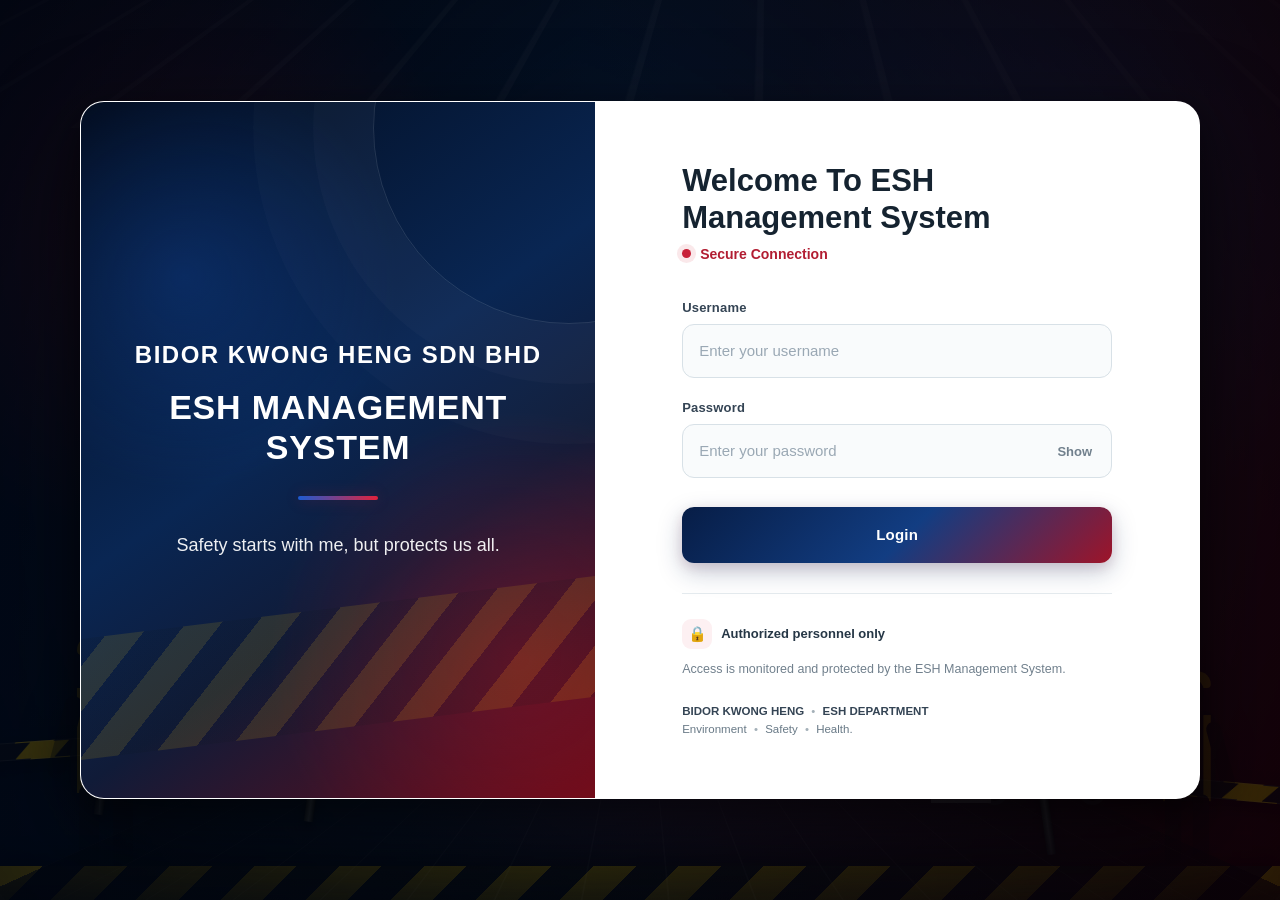
==== commit c9fd5c75: "Update esh-login.html" ====
--- a/esh-login.html
+++ b/esh-login.html
@@ -54,24 +54,37 @@
 
     overflow-x:hidden;
 
+    /* DARK BLUE + RED */
     background:
+
+        radial-gradient(
+            circle at 15% 20%,
+            rgba(180,20,35,.40),
+            transparent 28%
+        ),
+
+        radial-gradient(
+            circle at 85% 75%,
+            rgba(120,10,25,.35),
+            transparent 30%
+        ),
+
         linear-gradient(
             135deg,
-            #061923,
-            #0b3343 45%,
-            #082a35
+            #020817 0%,
+            #071a36 35%,
+            #101b38 55%,
+            #4a0712 100%
         );
 
 }
 
 
 /* =========================================================
-   SAFETY ENVIRONMENT BACKGROUND
-========================================================= */
-
-body::before{
-
-    content:"";
+   SAFETY BACKGROUND
+========================================================= */
+
+.safety-background{
 
     position:fixed;
 
@@ -79,63 +92,44 @@
 
     z-index:0;
 
+    overflow:hidden;
+
+    pointer-events:none;
+
     background:
 
-        /* factory lights */
-
         radial-gradient(
-            circle at 15% 25%,
-            rgba(35,180,190,.28),
+            circle at 12% 25%,
+            rgba(220,30,45,.28),
             transparent 24%
         ),
 
         radial-gradient(
-            circle at 82% 18%,
-            rgba(255,193,7,.18),
-            transparent 20%
+            circle at 88% 18%,
+            rgba(40,90,180,.28),
+            transparent 25%
         ),
 
-        /* blue industrial glow */
-
         radial-gradient(
-            circle at 50% 80%,
-            rgba(0,125,150,.30),
-            transparent 35%
+            circle at 55% 80%,
+            rgba(180,15,35,.20),
+            transparent 32%
         ),
-
-        /* dark factory atmosphere */
 
         linear-gradient(
             120deg,
-            #06151d 0%,
-            #0b3040 38%,
-            #07303a 65%,
-            #041219 100%
+            #020817 0%,
+            #071a36 40%,
+            #111a35 65%,
+            #3c0712 100%
         );
 
 }
 
 
 /* =========================================================
-   INDUSTRIAL STRUCTURE
-========================================================= */
-
-.safety-background{
-
-    position:fixed;
-
-    inset:0;
-
-    z-index:0;
-
-    overflow:hidden;
-
-    pointer-events:none;
-
-}
-
-
-/* Factory roof beams */
+   INDUSTRIAL ROOF STRUCTURE
+========================================================= */
 
 .safety-background::before{
 
@@ -144,9 +138,11 @@
     position:absolute;
 
     width:160%;
+
     height:180px;
 
     top:0;
+
     left:-20%;
 
     background:
@@ -155,8 +151,8 @@
             90deg,
             transparent 0,
             transparent 95px,
-            rgba(255,255,255,.06) 96px,
-            rgba(255,255,255,.06) 102px
+            rgba(255,255,255,.055) 96px,
+            rgba(255,255,255,.055) 102px
         );
 
     transform:
@@ -170,7 +166,9 @@
 }
 
 
-/* Factory floor */
+/* =========================================================
+   INDUSTRIAL FLOOR
+========================================================= */
 
 .safety-background::after{
 
@@ -179,7 +177,9 @@
     position:absolute;
 
     left:-10%;
+
     right:-10%;
+
     bottom:-5%;
 
     height:48%;
@@ -196,8 +196,8 @@
 
         linear-gradient(
             180deg,
-            rgba(10,45,55,.1),
-            rgba(2,15,20,.95)
+            rgba(10,30,55,.10),
+            rgba(2,5,12,.96)
         );
 
     transform:
@@ -230,27 +230,29 @@
         );
 
     box-shadow:
-        0 8px 18px rgba(0,0,0,.45);
+        0 8px 18px
+        rgba(0,0,0,.55);
 
     border:
-        1px solid rgba(255,255,255,.15);
+        1px solid
+        rgba(255,255,255,.15);
+
+}
+
+
+.barricade.one{
+
+    width:430px;
+
+    left:-50px;
+
+    bottom:150px;
 
     transform:rotate(-4deg);
 
 }
 
 
-.barricade.one{
-
-    width:430px;
-
-    left:-50px;
-
-    bottom:150px;
-
-}
-
-
 .barricade.two{
 
     width:350px;
@@ -279,7 +281,9 @@
 }
 
 
-/* Barricade legs */
+/* =========================================================
+   BARRICADE LEGS
+========================================================= */
 
 .barricade-leg{
 
@@ -290,6 +294,7 @@
     height:90px;
 
     background:
+
         linear-gradient(
             90deg,
             #20282d,
@@ -298,34 +303,47 @@
         );
 
     box-shadow:
-        0 6px 10px rgba(0,0,0,.4);
+        0 6px 10px
+        rgba(0,0,0,.45);
 
 }
 
 
 .leg1{
+
     left:100px;
+
     bottom:85px;
+
     transform:rotate(8deg);
+
 }
 
 
 .leg2{
+
     left:310px;
+
     bottom:78px;
+
     transform:rotate(8deg);
+
 }
 
 
 .leg3{
+
     right:230px;
+
     bottom:45px;
+
     transform:rotate(-8deg);
-}
-
-
-/* =========================================================
-   HAZARD STRIPES
+
+}
+
+
+/* =========================================================
+   HAZARD FLOOR
 ========================================================= */
 
 .hazard-floor{
@@ -353,7 +371,8 @@
     opacity:.85;
 
     box-shadow:
-        0 -5px 25px rgba(0,0,0,.5);
+        0 -5px 25px
+        rgba(0,0,0,.65);
 
 }
 
@@ -367,12 +386,14 @@
     position:absolute;
 
     width:92px;
+
     height:92px;
 
     background:#ffd400;
 
     border:
-        7px solid #111820;
+        7px solid
+        #111820;
 
     clip-path:
         polygon(
@@ -389,7 +410,8 @@
 
     filter:
         drop-shadow(
-            0 8px 12px rgba(0,0,0,.45)
+            0 8px 12px
+            rgba(0,0,0,.55)
         );
 
 }
@@ -445,11 +467,12 @@
 
     height:230px;
 
-    opacity:.42;
+    opacity:.45;
 
     filter:
         drop-shadow(
-            0 10px 20px rgba(0,0,0,.5)
+            0 10px 20px
+            rgba(0,0,0,.65)
         );
 
 }
@@ -465,7 +488,7 @@
 
     border-radius:50%;
 
-    background:#091218;
+    background:#05090e;
 
     top:0;
 
@@ -502,9 +525,10 @@
 
     height:110px;
 
-    border-radius:15px 15px 8px 8px;
-
-    background:#111b21;
+    border-radius:
+        15px 15px 8px 8px;
+
+    background:#080f16;
 
     top:43px;
 
@@ -526,10 +550,12 @@
     left:26px;
 
     border-left:
-        9px solid #f5c400;
+        9px solid
+        #f5c400;
 
     border-right:
-        9px solid #f5c400;
+        9px solid
+        #f5c400;
 
 }
 
@@ -543,7 +569,7 @@
 
     height:85px;
 
-    background:#080f13;
+    background:#05090e;
 
     top:145px;
 
@@ -553,12 +579,16 @@
 
 
 .worker-leg-left{
+
     left:28px;
+
 }
 
 
 .worker-leg-right{
+
     right:28px;
+
 }
 
 
@@ -571,7 +601,7 @@
 
     height:85px;
 
-    background:#080f13;
+    background:#05090e;
 
     top:55px;
 
@@ -618,7 +648,7 @@
 
 
 /* =========================================================
-   FORKLIFT SHAPE
+   FORKLIFT
 ========================================================= */
 
 .forklift{
@@ -633,7 +663,7 @@
 
     height:100px;
 
-    opacity:.35;
+    opacity:.38;
 
 }
 
@@ -650,10 +680,11 @@
 
     height:65px;
 
-    background:#172329;
+    background:#101a27;
 
     border:
-        2px solid rgba(255,210,0,.7);
+        2px solid
+        rgba(255,210,0,.75);
 
     border-radius:8px;
 
@@ -672,7 +703,7 @@
 
     height:12px;
 
-    background:#182328;
+    background:#111923;
 
 }
 
@@ -689,7 +720,7 @@
 
     height:65px;
 
-    background:#222d32;
+    background:#2b3740;
 
 }
 
@@ -704,10 +735,11 @@
 
     border-radius:50%;
 
-    background:#050a0d;
+    background:#05080c;
 
     border:
-        4px solid #3d4b50;
+        4px solid
+        #3d4b50;
 
     bottom:0;
 
@@ -715,12 +747,16 @@
 
 
 .wheel-one{
+
     left:45px;
+
 }
 
 
 .wheel-two{
+
     right:20px;
+
 }
 
 
@@ -759,7 +795,7 @@
 
 
 /* =========================================================
-   ESH INSPECTION GLOW
+   SAFETY GLOW
 ========================================================= */
 
 .esh-glow{
@@ -780,9 +816,11 @@
     border-radius:50%;
 
     background:
+
         radial-gradient(
             circle,
-            rgba(0,170,180,.12),
+            rgba(30,70,150,.16),
+            rgba(150,10,30,.08),
             transparent 68%
         );
 
@@ -805,15 +843,15 @@
 
         linear-gradient(
             90deg,
-            rgba(2,16,24,.60),
-            rgba(3,21,29,.25) 45%,
-            rgba(2,13,20,.62)
+            rgba(2,8,22,.64),
+            rgba(3,12,28,.28) 45%,
+            rgba(15,2,9,.68)
         ),
 
         radial-gradient(
             ellipse at center,
-            transparent 25%,
-            rgba(0,0,0,.55) 100%
+            transparent 20%,
+            rgba(0,0,0,.60) 100%
         );
 
 }
@@ -849,10 +887,10 @@
     box-shadow:
 
         0 35px 90px
-        rgba(0,0,0,.45),
+        rgba(0,0,0,.55),
 
         0 10px 30px
-        rgba(0,0,0,.25);
+        rgba(0,0,0,.35);
 
     border:
         1px solid
@@ -883,19 +921,36 @@
 
     overflow:hidden;
 
+    /* DARK BLUE + RED */
+
     background:
+
+        radial-gradient(
+            circle at 20% 25%,
+            rgba(20,80,180,.32),
+            transparent 32%
+        ),
+
+        radial-gradient(
+            circle at 85% 80%,
+            rgba(200,20,40,.30),
+            transparent 35%
+        ),
 
         linear-gradient(
             145deg,
-            rgba(4,35,52,.95),
-            rgba(7,81,99,.92),
-            rgba(0,116,110,.90)
+            #020b1c 0%,
+            #092653 45%,
+            #101b38 65%,
+            #680b18 100%
         );
 
 }
 
 
-/* Safety stripes behind left */
+/* =========================================================
+   LEFT SAFETY STRIPE
+========================================================= */
 
 .left-panel::before{
 
@@ -915,20 +970,23 @@
 
         repeating-linear-gradient(
             135deg,
-            rgba(255,209,0,.9) 0,
-            rgba(255,209,0,.9) 28px,
-            rgba(10,20,24,.9) 28px,
-            rgba(10,20,24,.9) 56px
+            rgba(255,209,0,.90) 0,
+            rgba(255,209,0,.90) 28px,
+            rgba(10,20,24,.90) 28px,
+            rgba(10,20,24,.90) 56px
         );
 
-    transform:rotate(-7deg);
-
-    opacity:.15;
-
-}
-
-
-/* Safety ring */
+    transform:
+        rotate(-7deg);
+
+    opacity:.13;
+
+}
+
+
+/* =========================================================
+   LEFT DECORATIVE CIRCLE
+========================================================= */
 
 .left-panel::after{
 
@@ -939,181 +997,117 @@
     width:390px;
 
     height:390px;
-
-    border:
-
-        1px solid
-        rgba(255,255,255,.15);
-
-    border-radius:50%;
-
-    top:-170px;
-
-    right:-170px;
-
-    box-shadow:
-
-        0 0 0 60px
-        rgba(255,255,255,.025),
-
-        0 0 0 120px
-        rgba(255,255,255,.018);
-
-}
-
-
-/* =========================================================
-   LEFT CONTENT
-========================================================= */
-
-.left-content{
-
-    position:relative;
-
-    z-index:3;
-
-    width:100%;
-
-    max-width:430px;
-
-}
-
-
-.safety-badge{
-
-    width:72px;
-
-    height:72px;
-
-    margin:
-        0 auto 25px;
-
-    border-radius:18px;
-
-    display:flex;
-
-    align-items:center;
-
-    justify-content:center;
-
-    font-size:35px;
-
-    background:
-        linear-gradient(
-            145deg,
-            #ffd400,
-            #e9a900
-        );
-
-    color:#17212b;
-
-    box-shadow:
-        0 12px 30px
-        rgba(0,0,0,.25);
-
-    border:
-        4px solid
-        rgba(255,255,255,.75);
-
-}
-
-
-.company-name{
-
-    font-size:23px;
-
-    font-weight:800;
-
-    letter-spacing:1.4px;
-
-    line-height:1.35;
-
-    margin-bottom:14px;
-
-}
-
-
-.system-name{
-
-    font-size:34px;
-
-    font-weight:750;
-
-    letter-spacing:.8px;
-
-    line-height:1.2;
-
-}
-
-
-.left-divider{
-
-    width:80px;
-
-    height:4px;
-
-    border-radius:10px;
-
-    background:#ffd400;
-
-    margin:
-        28px auto 28px;
-
-}
-
-
-.safety-quote{
-
-    font-size:18px;
-
-    font-weight:500;
-
-    line-height:1.7;
-
-    color:
-        rgba(255,255,255,.92);
-
-}
-
-
-/* =========================================================
-   SAFETY POINTS
-========================================================= */
-
-.safety-points{
-
-    display:flex;
-
-    justify-content:center;
-
-    gap:10px;
-
-    margin-top:30px;
-
-    flex-wrap:wrap;
-
-}
-
-
-.safety-point{
-
-    padding:
-        8px 12px;
-
-    border-radius:20px;
-
-    background:
-        rgba(255,255,255,.09);
 
     border:
         1px solid
-        rgba(255,255,255,.15);
-
-    font-size:11px;
-
-    font-weight:700;
-
-    letter-spacing:.4px;
+        rgba(255,255,255,.12);
+
+    border-radius:50%;
+
+    top:-170px;
+
+    right:-170px;
+
+    box-shadow:
+
+        0 0 0 60px
+        rgba(255,255,255,.02),
+
+        0 0 0 120px
+        rgba(255,255,255,.015);
+
+}
+
+
+/* =========================================================
+   LEFT CONTENT
+========================================================= */
+
+.left-content{
+
+    position:relative;
+
+    z-index:3;
+
+    width:100%;
+
+    max-width:430px;
+
+}
+
+
+.company-name{
+
+    font-size:24px;
+
+    font-weight:800;
+
+    letter-spacing:1.5px;
+
+    line-height:1.35;
+
+    margin-bottom:15px;
+
+    text-transform:uppercase;
+
+}
+
+
+.system-name{
+
+    font-size:34px;
+
+    font-weight:750;
+
+    letter-spacing:.8px;
+
+    line-height:1.2;
+
+    text-transform:uppercase;
+
+}
+
+
+.left-divider{
+
+    width:80px;
+
+    height:4px;
+
+    border-radius:10px;
+
+    background:
+
+        linear-gradient(
+            90deg,
+            #1d5bd1,
+            #e3223b
+        );
+
+    margin:
+        28px auto 30px;
+
+    box-shadow:
+        0 0 15px
+        rgba(225,30,55,.30);
+
+}
+
+
+.safety-quote{
+
+    font-size:18px;
+
+    font-weight:500;
+
+    line-height:1.7;
+
+    color:
+        rgba(255,255,255,.93);
+
+    max-width:350px;
+
+    margin:0 auto;
 
 }
 
@@ -1146,6 +1140,10 @@
 }
 
 
+/* =========================================================
+   LOGIN TITLE
+========================================================= */
+
 .login-title{
 
     font-size:31px;
@@ -1167,7 +1165,7 @@
 
     font-weight:650;
 
-    color:#16806f;
+    color:#b21d32;
 
     display:flex;
 
@@ -1190,11 +1188,11 @@
 
     border-radius:50%;
 
-    background:#19a87d;
+    background:#c82038;
 
     box-shadow:
         0 0 0 5px
-        rgba(25,168,125,.10);
+        rgba(200,32,56,.10);
 
 }
 
@@ -1221,6 +1219,8 @@
     color:#344454;
 
     margin-bottom:9px;
+
+    letter-spacing:.2px;
 
 }
 
@@ -1258,7 +1258,9 @@
     outline:none;
 
     transition:
-        .2s ease;
+        border-color .2s ease,
+        box-shadow .2s ease,
+        background .2s ease;
 
 }
 
@@ -1281,11 +1283,11 @@
 
     background:#fff;
 
-    border-color:#16806f;
+    border-color:#b21d32;
 
     box-shadow:
         0 0 0 4px
-        rgba(22,128,111,.10);
+        rgba(178,29,50,.10);
 
 }
 
@@ -1320,7 +1322,7 @@
 
 .password-toggle:hover{
 
-    color:#16806f;
+    color:#b21d32;
 
 }
 
@@ -1345,8 +1347,9 @@
 
         linear-gradient(
             135deg,
-            #126c68,
-            #0d8b76
+            #071d46,
+            #123d82 52%,
+            #9e1429
         );
 
     color:#fff;
@@ -1355,13 +1358,22 @@
 
     font-weight:750;
 
+    letter-spacing:.2px;
+
     cursor:pointer;
 
     box-shadow:
-        0 9px 22px
-        rgba(13,139,118,.22);
-
-    transition:.2s ease;
+
+        0 9px 24px
+        rgba(20,42,90,.25),
+
+        0 4px 12px
+        rgba(150,20,40,.12);
+
+    transition:
+        transform .2s ease,
+        box-shadow .2s ease,
+        filter .2s ease;
 
 }
 
@@ -1372,8 +1384,14 @@
         translateY(-1px);
 
     box-shadow:
+
         0 13px 28px
-        rgba(13,139,118,.30);
+        rgba(20,42,90,.30),
+
+        0 7px 18px
+        rgba(150,20,40,.18);
+
+    filter:brightness(1.05);
 
 }
 
@@ -1388,9 +1406,11 @@
 
 .login-button:disabled{
 
+    cursor:not-allowed;
+
     opacity:.7;
 
-    cursor:not-allowed;
+    transform:none;
 
 }
 
@@ -1424,6 +1444,8 @@
 
     font-size:13px;
 
+    line-height:1.5;
+
     margin-bottom:10px;
 
 }
@@ -1437,7 +1459,7 @@
 
     border-radius:9px;
 
-    background:#edf8f5;
+    background:#fdf0f2;
 
     display:flex;
 
@@ -1447,6 +1469,15 @@
 
     font-size:15px;
 
+    flex-shrink:0;
+
+}
+
+
+.authorized strong{
+
+    font-weight:750;
+
 }
 
 
@@ -1465,6 +1496,8 @@
 
 .login-footer{
 
+    text-align:left;
+
     font-size:11.5px;
 
     line-height:1.6;
@@ -1477,6 +1510,8 @@
 .login-footer strong{
 
     color:#344454;
+
+    font-weight:750;
 
 }
 
@@ -1515,6 +1550,8 @@
 
     font-size:13px;
 
+    line-height:1.5;
+
 }
 
 
@@ -1537,30 +1574,63 @@
 
     }
 
+
     .login-container{
 
         grid-template-columns:1fr;
 
+        min-height:auto;
+
         max-width:560px;
 
-        min-height:auto;
+        border-radius:22px;
 
     }
 
+
     .left-panel{
 
-        min-height:380px;
-
         padding:45px 30px;
 
+        min-height:300px;
+
     }
 
+
+    .company-name{
+
+        font-size:19px;
+
+    }
+
+
+    .system-name{
+
+        font-size:28px;
+
+    }
+
+
+    .safety-quote{
+
+        font-size:16px;
+
+    }
+
+
     .right-panel{
 
         padding:45px 30px;
 
     }
 
+
+    .login-title{
+
+        font-size:27px;
+
+    }
+
 }
 
 
@@ -1572,54 +1642,88 @@
 
     }
 
+
     .login-container{
 
         border-radius:18px;
 
     }
 
+
     .left-panel{
 
-        min-height:330px;
-
         padding:38px 20px;
 
+        min-height:270px;
+
     }
 
+
     .company-name{
 
         font-size:17px;
 
+        letter-spacing:1px;
+
     }
 
+
     .system-name{
 
         font-size:24px;
 
     }
 
-    .safety-badge{
-
-        width:60px;
-
-        height:60px;
-
-        font-size:28px;
+
+    .left-divider{
+
+        margin:
+            22px auto;
 
     }
 
+
+    .safety-quote{
+
+        font-size:15px;
+
+    }
+
+
     .right-panel{
 
         padding:35px 22px;
 
     }
 
+
     .login-title{
 
         font-size:24px;
 
     }
 
+
+    .login-subtitle{
+
+        margin-bottom:30px;
+
+    }
+
+
+    .form-input{
+
+        height:52px;
+
+    }
+
+
+    .login-button{
+
+        height:54px;
+
+    }
+
 }
 
 
@@ -1648,32 +1752,50 @@
 
 
 <!-- =======================================================
-     INDUSTRIAL SAFETY BACKGROUND
+     SAFETY BACKGROUND
 ======================================================= -->
 
 <div class="safety-background">
 
+
     <div class="esh-glow"></div>
 
+
+    <!-- Safety barricades -->
+
     <div class="barricade one"></div>
+
     <div class="barricade two"></div>
+
     <div class="barricade three"></div>
 
+
+    <!-- Barricade legs -->
+
     <div class="barricade-leg leg1"></div>
+
     <div class="barricade-leg leg2"></div>
+
     <div class="barricade-leg leg3"></div>
 
 
+    <!-- Warning signs -->
+
     <div class="warning-sign warning-one">
+
         <span>!</span>
+
     </div>
 
+
     <div class="warning-sign warning-two">
+
         <span>!</span>
+
     </div>
 
 
-    <!-- WORKER 1 -->
+    <!-- Worker 1 -->
 
     <div class="worker worker-one">
 
@@ -1686,15 +1808,17 @@
         <div class="worker-vest"></div>
 
         <div class="worker-arm-left"></div>
+
         <div class="worker-arm-right"></div>
 
         <div class="worker-leg-left"></div>
+
         <div class="worker-leg-right"></div>
 
     </div>
 
 
-    <!-- WORKER 2 -->
+    <!-- Worker 2 -->
 
     <div class="worker worker-two">
 
@@ -1707,15 +1831,17 @@
         <div class="worker-vest"></div>
 
         <div class="worker-arm-left"></div>
+
         <div class="worker-arm-right"></div>
 
         <div class="worker-leg-left"></div>
+
         <div class="worker-leg-right"></div>
 
     </div>
 
 
-    <!-- FORKLIFT -->
+    <!-- Forklift -->
 
     <div class="forklift">
 
@@ -1726,6 +1852,7 @@
         <div class="forklift-body"></div>
 
         <div class="forklift-wheel wheel-one"></div>
+
         <div class="forklift-wheel wheel-two"></div>
 
         <div class="fork"></div>
@@ -1733,87 +1860,87 @@
     </div>
 
 
+    <!-- Hazard floor -->
+
     <div class="hazard-floor"></div>
 
+
 </div>
 
 
+<!-- Background overlay -->
+
 <div class="background-overlay"></div>
 
 
 <!-- =======================================================
-     LOGIN
+     LOGIN CONTAINER
 ======================================================= -->
 
 <div class="login-container">
 
 
-    <!-- LEFT -->
+    <!-- ===================================================
+         LEFT COLUMN
+    =================================================== -->
 
     <section class="left-panel">
 
+
         <div class="left-content">
 
 
-            <div class="safety-badge">
-                ⚠
+            <div class="company-name">
+
+                BIDOR KWONG HENG SDN BHD
+
             </div>
 
 
-            <div class="company-name">
-                BIDOR KWONG HENG SDN BHD
+            <div class="system-name">
+
+                ESH MANAGEMENT SYSTEM
+
             </div>
 
 
-            <div class="system-name">
-                ESH MANAGEMENT SYSTEM
+            <div class="left-divider"></div>
+
+
+            <div class="safety-quote">
+
+                Safety starts with me, but protects us all.
+
             </div>
 
 
-            <div class="left-divider"></div>
-
-
-            <div class="safety-quote">
-                Safety starts with me, but protects us all.
-            </div>
-
-
-            <div class="safety-points">
-
-                <div class="safety-point">
-                    NEAR MISS
-                </div>
-
-                <div class="safety-point">
-                    SAFE WORKPLACE
-                </div>
-
-                <div class="safety-point">
-                    ESH
-                </div>
-
-            </div>
-
-
         </div>
 
+
     </section>
 
 
-    <!-- RIGHT -->
+    <!-- ===================================================
+         RIGHT COLUMN
+    =================================================== -->
 
     <section class="right-panel">
 
+
         <div class="login-content">
 
 
             <h1 class="login-title">
+
                 Welcome To ESH Management System
+
             </h1>
 
 
             <div class="login-subtitle">
+
                 Secure Connection
+
             </div>
 
 
@@ -1823,17 +1950,23 @@
             >
 
 
+                <!-- USERNAME -->
+
                 <div class="form-group">
+
 
                     <label
                         class="form-label"
                         for="username"
                     >
+
                         Username
+
                     </label>
 
 
                     <div class="input-wrapper">
+
 
                         <input
                             type="text"
@@ -1845,22 +1978,30 @@
                             required
                         >
 
+
                     </div>
 
+
                 </div>
 
 
+                <!-- PASSWORD -->
+
                 <div class="form-group">
+
 
                     <label
                         class="form-label"
                         for="password"
                     >
+
                         Password
+
                     </label>
 
 
                     <div class="input-wrapper">
+
 
                         <input
                             type="password"
@@ -1878,23 +2019,34 @@
                             class="password-toggle"
                             id="passwordToggle"
                             onclick="togglePassword()"
+                            aria-label="Show password"
                         >
+
                             Show
+
                         </button>
 
+
                     </div>
 
+
                 </div>
 
+
+                <!-- LOGIN BUTTON -->
 
                 <button
                     type="submit"
                     class="login-button"
                     id="loginButton"
                 >
+
                     Login
+
                 </button>
 
+
+                <!-- ERROR MESSAGE -->
 
                 <div
                     class="error-message"
@@ -1905,54 +2057,81 @@
             </form>
 
 
+            <!-- SECURITY INFORMATION -->
+
             <div class="security-box">
 
 
                 <div class="authorized">
 
+
                     <div class="authorized-icon">
+
                         🔒
+
                     </div>
 
+
                     <div>
+
                         <strong>
                             Authorized personnel only
                         </strong>
+
                     </div>
 
+
                 </div>
 
 
                 <div class="security-description">
 
-                    Access is monitored and protected by the
-                    ESH Management System.
+                    Access is monitored and protected by
+                    the ESH Management System.
 
                 </div>
 
 
                 <div class="login-footer">
+
 
                     <strong>
                         BIDOR KWONG HENG
                     </strong>
 
+
                     <span class="footer-separator">
                         •
                     </span>
 
+
                     <strong>
                         ESH DEPARTMENT
                     </strong>
 
+
                     <br>
 
+
                     Environment
-                    <span class="footer-separator">•</span>
+
+
+                    <span class="footer-separator">
+                        •
+                    </span>
+
+
                     Safety
-                    <span class="footer-separator">•</span>
+
+
+                    <span class="footer-separator">
+                        •
+                    </span>
+
+
                     Health.
 
+
                 </div>
 
 
@@ -1961,6 +2140,7 @@
 
         </div>
 
+
     </section>
 
 
@@ -1971,7 +2151,7 @@
 
 
 /* =========================================================
-   PASSWORD
+   PASSWORD VISIBILITY
 ========================================================= */
 
 function togglePassword(){
@@ -1981,6 +2161,7 @@
             "password"
         );
 
+
     const toggle =
         document.getElementById(
             "passwordToggle"
@@ -1993,18 +2174,22 @@
 
         password.type = "text";
 
-        toggle.textContent = "Hide";
+        toggle.textContent =
+            "Hide";
 
         toggle.setAttribute(
             "aria-label",
             "Hide password"
         );
 
-    }else{
-
-        password.type = "password";
-
-        toggle.textContent = "Show";
+    }
+    else{
+
+        password.type =
+            "password";
+
+        toggle.textContent =
+            "Show";
 
         toggle.setAttribute(
             "aria-label",
@@ -2053,8 +2238,13 @@
 
 
     /*
-       KEEP YOUR EXISTING LOGIN /
-       AUTHENTICATION CODE HERE.
+    ========================================================
+    KEEP YOUR EXISTING LOGIN / AUTHENTICATION CODE HERE.
+
+    IMPORTANT:
+    If your current website already has working login
+    authentication, keep that existing code here.
+    ========================================================
     */
 
 
@@ -2062,7 +2252,7 @@
 
 
 /* =========================================================
-   ERROR
+   ERROR MESSAGE
 ========================================================= */
 
 function showLoginError(message){
@@ -2092,7 +2282,9 @@
         );
 
 
-    error.textContent = "";
+    error.textContent =
+        "";
+
 
     error.classList.remove(
         "show"
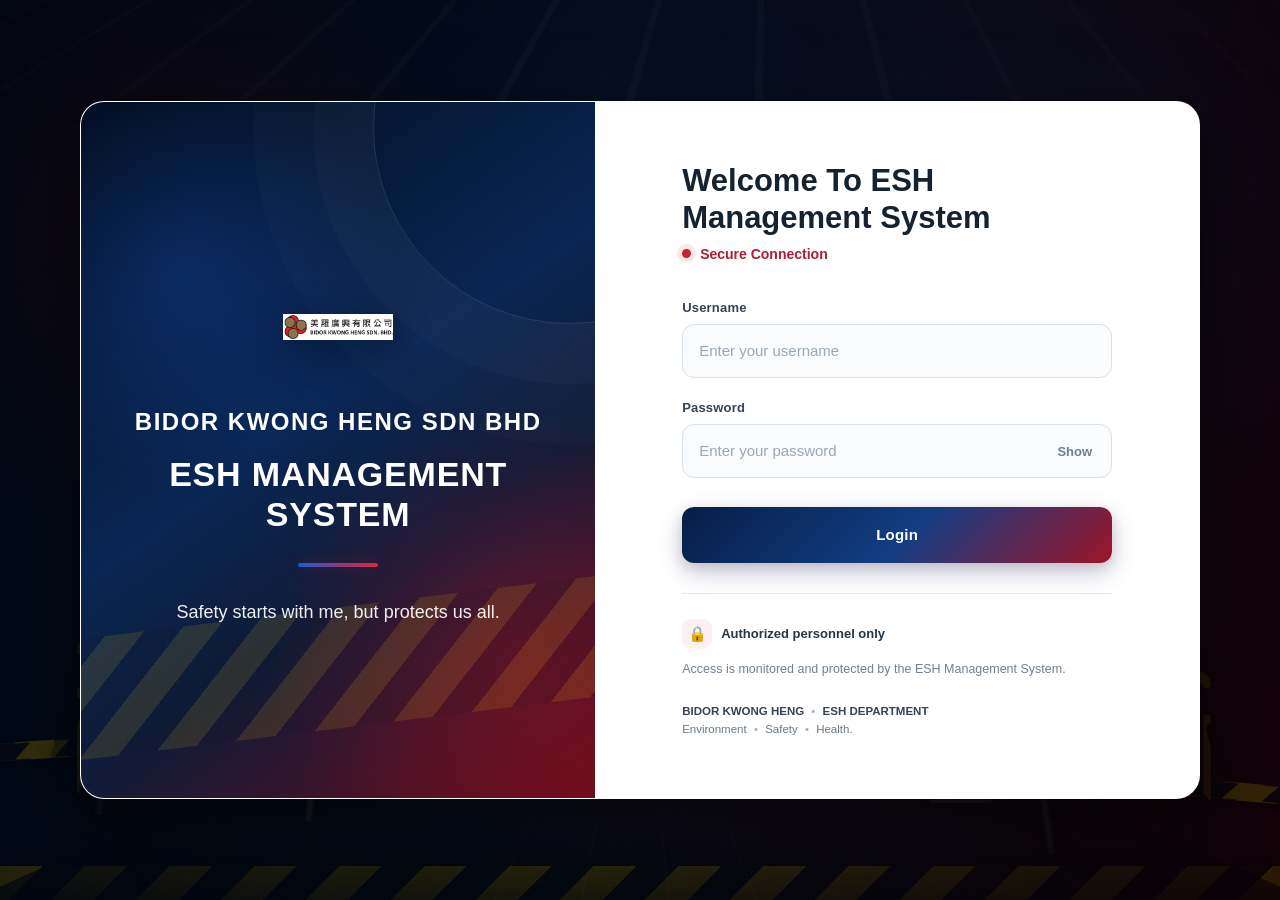
==== commit 7a798da2: "Update esh-login.html" ====
--- a/esh-login.html
+++ b/esh-login.html
@@ -921,8 +921,6 @@
 
     overflow:hidden;
 
-    /* DARK BLUE + RED */
-
     background:
 
         radial-gradient(
@@ -1036,6 +1034,37 @@
 }
 
 
+/* =========================================================
+   COMPANY LOGO
+========================================================= */
+
+.company-logo{
+
+    width:110px;
+
+    height:110px;
+
+    object-fit:contain;
+
+    display:block;
+
+    margin:
+        0 auto 24px;
+
+    filter:
+
+        drop-shadow(
+            0 8px 18px
+            rgba(0,0,0,.35)
+        );
+
+}
+
+
+/* =========================================================
+   COMPANY NAME
+========================================================= */
+
 .company-name{
 
     font-size:24px;
@@ -1053,6 +1082,10 @@
 }
 
 
+/* =========================================================
+   SYSTEM NAME
+========================================================= */
+
 .system-name{
 
     font-size:34px;
@@ -1067,6 +1100,10 @@
 
 }
 
+
+/* =========================================================
+   DIVIDER
+========================================================= */
 
 .left-divider{
 
@@ -1093,6 +1130,10 @@
 
 }
 
+
+/* =========================================================
+   SAFETY QUOTE
+========================================================= */
 
 .safety-quote{
 
@@ -1592,7 +1633,18 @@
 
         padding:45px 30px;
 
-        min-height:300px;
+        min-height:350px;
+
+    }
+
+
+    .company-logo{
+
+        width:95px;
+
+        height:95px;
+
+        margin-bottom:20px;
 
     }
 
@@ -1654,7 +1706,18 @@
 
         padding:38px 20px;
 
-        min-height:270px;
+        min-height:310px;
+
+    }
+
+
+    .company-logo{
+
+        width:80px;
+
+        height:80px;
+
+        margin-bottom:17px;
 
     }
 
@@ -1890,12 +1953,25 @@
         <div class="left-content">
 
 
+            <!-- COMPANY LOGO -->
+
+            <img
+                src="logo.png"
+                alt="Bidor Kwong Heng Logo"
+                class="company-logo"
+            >
+
+
+            <!-- COMPANY NAME -->
+
             <div class="company-name">
 
                 BIDOR KWONG HENG SDN BHD
 
             </div>
 
+
+            <!-- SYSTEM NAME -->
 
             <div class="system-name">
 
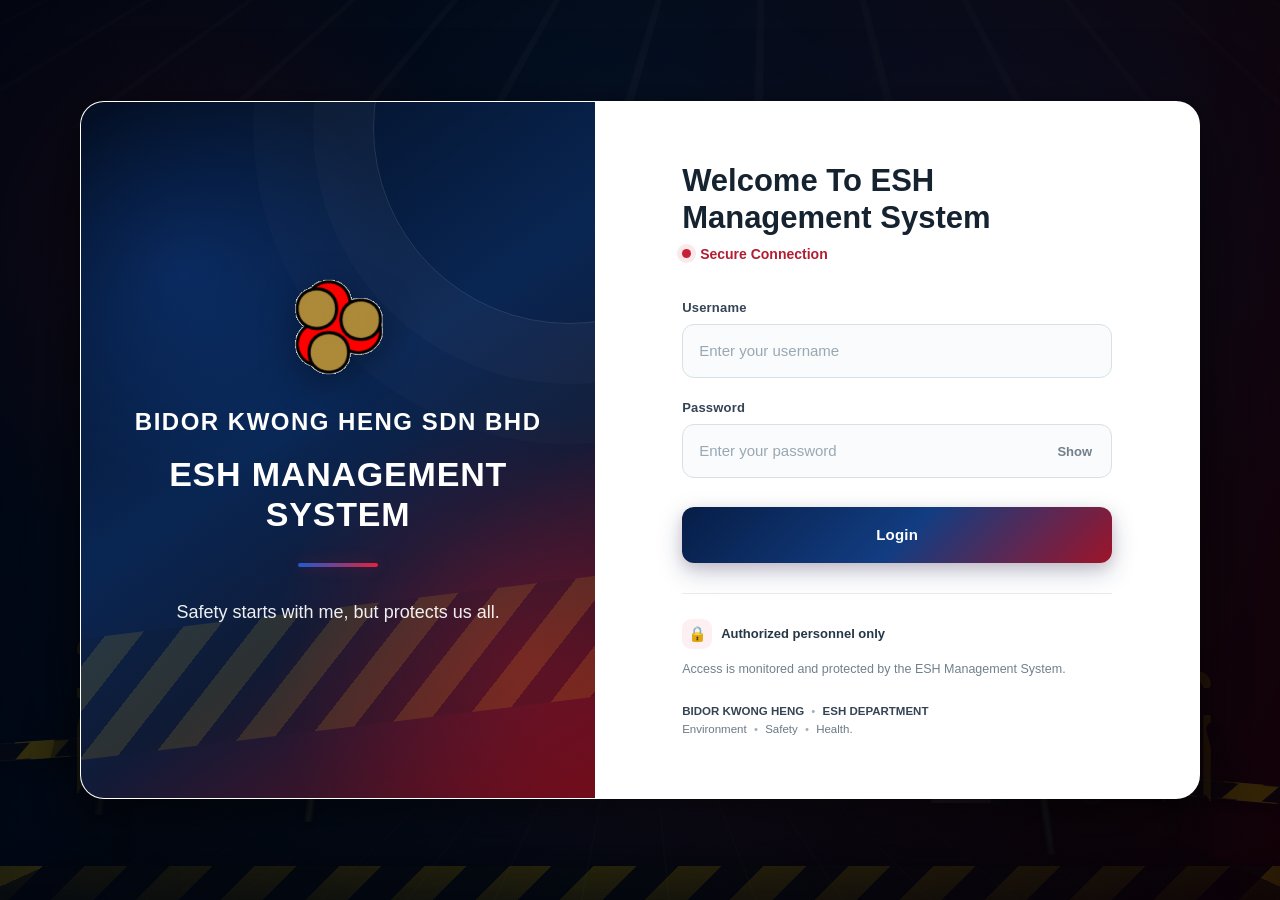
==== commit c2f02466: "Update esh-login.html" ====
--- a/esh-login.html
+++ b/esh-login.html
@@ -54,7 +54,6 @@
 
     overflow-x:hidden;
 
-    /* DARK BLUE + RED */
     background:
 
         radial-gradient(
@@ -1956,7 +1955,7 @@
             <!-- COMPANY LOGO -->
 
             <img
-                src="logo.png"
+                src="logo_BidorKwongHeng.png"
                 alt="Bidor Kwong Heng Logo"
                 class="company-logo"
             >
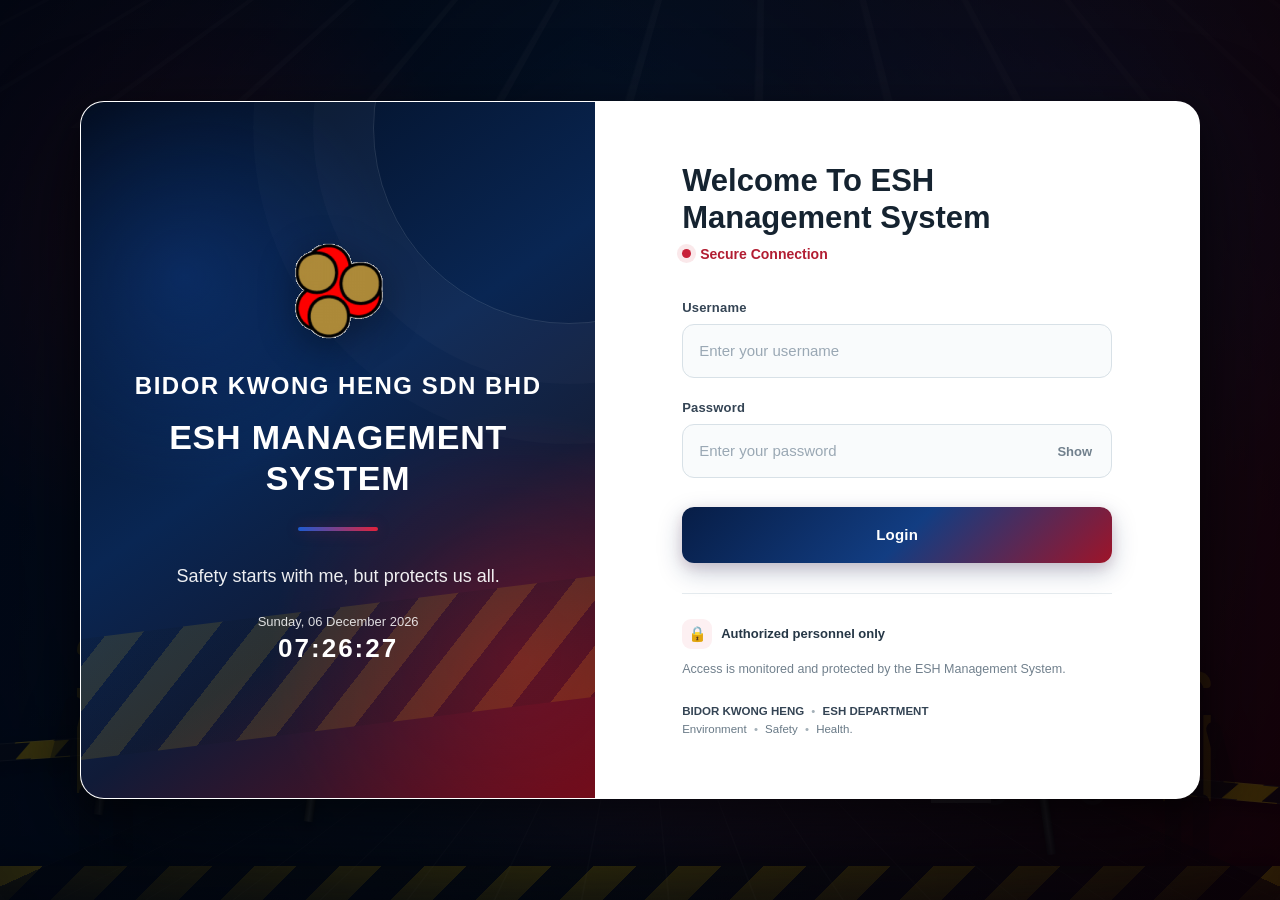
==== commit aa48a7ca: "Update esh-login.html" ====
--- a/esh-login.html
+++ b/esh-login.html
@@ -1,1958 +1,494 @@
+
 <!DOCTYPE html>
 <html lang="en">
 
 <head>
-
 <meta charset="UTF-8">
-
-<meta
-    name="viewport"
-    content="width=device-width, initial-scale=1.0"
->
-
+<meta name="viewport" content="width=device-width, initial-scale=1.0">
 <title>ESH Management System | Bidor Kwong Heng</title>
 
-
 <style>
-
 /* =========================================================
    RESET
 ========================================================= */
-
-*{
-    margin:0;
-    padding:0;
-    box-sizing:border-box;
-}
-
-html,
+*{margin:0;padding:0;box-sizing:border-box;}
+
+html,body{width:100%;min-height:100%;}
+
 body{
-    width:100%;
-    min-height:100%;
-}
-
-body{
-
-    font-family:
-        Inter,
-        -apple-system,
-        BlinkMacSystemFont,
-        "Segoe UI",
-        Arial,
-        Helvetica,
-        sans-serif;
-
+    font-family:Inter,-apple-system,BlinkMacSystemFont,"Segoe UI",Arial,Helvetica,sans-serif;
     min-height:100vh;
-
     display:flex;
     align-items:center;
     justify-content:center;
-
     padding:30px;
-
     color:#17212b;
-
     overflow-x:hidden;
-
     background:
-
-        radial-gradient(
-            circle at 15% 20%,
-            rgba(180,20,35,.40),
-            transparent 28%
+        radial-gradient(circle at 15% 20%,rgba(180,20,35,.40),transparent 28%),
+        radial-gradient(circle at 85% 75%,rgba(120,10,25,.35),transparent 30%),
+        linear-gradient(135deg,#020817 0%,#071a36 35%,#101b38 55%,#4a0712 100%);
+}
+
+/* =========================================================
+   SAFETY BACKGROUND
+========================================================= */
+.safety-background{
+    position:fixed;
+    inset:0;
+    z-index:0;
+    overflow:hidden;
+    pointer-events:none;
+    background:
+        radial-gradient(circle at 12% 25%,rgba(220,30,45,.28),transparent 24%),
+        radial-gradient(circle at 88% 18%,rgba(40,90,180,.28),transparent 25%),
+        radial-gradient(circle at 55% 80%,rgba(180,15,35,.20),transparent 32%),
+        linear-gradient(120deg,#020817 0%,#071a36 40%,#111a35 65%,#3c0712 100%);
+}
+
+.safety-background::before{
+    content:"";
+    position:absolute;
+    width:160%;
+    height:180px;
+    top:0;
+    left:-20%;
+    background:repeating-linear-gradient(
+        90deg,transparent 0,transparent 95px,
+        rgba(255,255,255,.055) 96px,rgba(255,255,255,.055) 102px
+    );
+    transform:perspective(600px) rotateX(58deg);
+    transform-origin:top;
+    opacity:.8;
+}
+
+.safety-background::after{
+    content:"";
+    position:absolute;
+    left:-10%;
+    right:-10%;
+    bottom:-5%;
+    height:48%;
+    background:
+        repeating-linear-gradient(
+            90deg,rgba(255,255,255,.035) 0,
+            rgba(255,255,255,.035) 2px,transparent 2px,transparent 100px
         ),
-
-        radial-gradient(
-            circle at 85% 75%,
-            rgba(120,10,25,.35),
-            transparent 30%
-        ),
-
-        linear-gradient(
-            135deg,
-            #020817 0%,
-            #071a36 35%,
-            #101b38 55%,
-            #4a0712 100%
-        );
-
-}
-
-
-/* =========================================================
-   SAFETY BACKGROUND
-========================================================= */
-
-.safety-background{
-
-    position:fixed;
-
-    inset:0;
-
-    z-index:0;
-
+        linear-gradient(180deg,rgba(10,30,55,.10),rgba(2,5,12,.96));
+    transform:perspective(500px) rotateX(55deg);
+    transform-origin:bottom;
+}
+
+/* =========================================================
+   SAFETY BARRICADES
+========================================================= */
+.barricade{
+    position:absolute;
+    height:18px;
+    background:repeating-linear-gradient(
+        135deg,#ffd400 0,#ffd400 28px,#111820 28px,#111820 56px
+    );
+    box-shadow:0 8px 18px rgba(0,0,0,.55);
+    border:1px solid rgba(255,255,255,.15);
+}
+
+.barricade.one{
+    width:430px;left:-50px;bottom:150px;transform:rotate(-4deg);
+}
+.barricade.two{
+    width:350px;right:-70px;bottom:105px;transform:rotate(5deg);
+}
+.barricade.three{
+    width:280px;left:8%;top:130px;transform:rotate(3deg);opacity:.75;
+}
+
+.barricade-leg{
+    position:absolute;width:9px;height:90px;
+    background:linear-gradient(90deg,#20282d,#5c666b,#161c20);
+    box-shadow:0 6px 10px rgba(0,0,0,.45);
+}
+.leg1{left:100px;bottom:85px;transform:rotate(8deg);}
+.leg2{left:310px;bottom:78px;transform:rotate(8deg);}
+.leg3{right:230px;bottom:45px;transform:rotate(-8deg);}
+
+.hazard-floor{
+    position:absolute;height:34px;width:100%;bottom:0;left:0;
+    background:repeating-linear-gradient(
+        135deg,#ffd400 0,#ffd400 30px,#15191c 30px,#15191c 60px
+    );
+    opacity:.85;
+    box-shadow:0 -5px 25px rgba(0,0,0,.65);
+}
+
+/* =========================================================
+   WARNING SIGNS
+========================================================= */
+.warning-sign{
+    position:absolute;width:92px;height:92px;
+    background:#ffd400;border:7px solid #111820;
+    clip-path:polygon(50% 0,100% 100%,0 100%);
+    display:flex;align-items:center;justify-content:center;
+    filter:drop-shadow(0 8px 12px rgba(0,0,0,.55));
+}
+.warning-sign span{
+    color:#111;font-size:35px;font-weight:900;transform:translateY(15px);
+}
+.warning-one{left:7%;top:16%;transform:rotate(-7deg);}
+.warning-two{right:7%;top:26%;transform:rotate(8deg);}
+
+/* =========================================================
+   WORKER SILHOUETTES
+========================================================= */
+.worker{
+    position:absolute;bottom:30px;width:110px;height:230px;
+    opacity:.45;filter:drop-shadow(0 10px 20px rgba(0,0,0,.65));
+}
+.worker-head{
+    position:absolute;width:42px;height:42px;border-radius:50%;
+    background:#05090e;top:0;left:34px;
+}
+.worker-helmet{
+    position:absolute;width:58px;height:20px;
+    border-radius:35px 35px 10px 10px;
+    background:#f5c400;top:-5px;left:26px;
+}
+.worker-body{
+    position:absolute;width:70px;height:110px;
+    border-radius:15px 15px 8px 8px;
+    background:#080f16;top:43px;left:20px;
+}
+.worker-vest{
+    position:absolute;width:58px;height:105px;top:48px;left:26px;
+    border-left:9px solid #f5c400;border-right:9px solid #f5c400;
+}
+.worker-leg-left,.worker-leg-right{
+    position:absolute;width:20px;height:85px;
+    background:#05090e;top:145px;border-radius:8px;
+}
+.worker-leg-left{left:28px;}
+.worker-leg-right{right:28px;}
+.worker-arm-left,.worker-arm-right{
+    position:absolute;width:18px;height:85px;
+    background:#05090e;top:55px;border-radius:10px;
+}
+.worker-arm-left{left:5px;transform:rotate(15deg);}
+.worker-arm-right{right:5px;transform:rotate(-15deg);}
+.worker-one{left:4%;}
+.worker-two{right:3%;transform:scale(.82);bottom:15px;}
+
+/* =========================================================
+   FORKLIFT
+========================================================= */
+.forklift{
+    position:absolute;right:12%;bottom:95px;width:190px;height:100px;opacity:.38;
+}
+.forklift-body{
+    position:absolute;left:35px;bottom:10px;width:115px;height:65px;
+    background:#101a27;border:2px solid rgba(255,210,0,.75);border-radius:8px;
+}
+.forklift-roof{
+    position:absolute;left:55px;bottom:75px;width:90px;height:12px;background:#111923;
+}
+.forklift-pillar{
+    position:absolute;left:63px;bottom:25px;width:7px;height:65px;background:#2b3740;
+}
+.forklift-wheel{
+    position:absolute;width:27px;height:27px;border-radius:50%;
+    background:#05080c;border:4px solid #3d4b50;bottom:0;
+}
+.wheel-one{left:45px;}
+.wheel-two{right:20px;}
+.fork{
+    position:absolute;left:-5px;bottom:17px;width:60px;height:7px;background:#b6c0c3;
+}
+.fork::after{
+    content:"";position:absolute;width:60px;height:7px;background:#b6c0c3;top:15px;
+}
+
+.esh-glow{
+    position:absolute;width:500px;height:500px;left:50%;top:50%;
+    transform:translate(-50%,-50%);border-radius:50%;
+    background:radial-gradient(circle,rgba(30,70,150,.16),rgba(150,10,30,.08),transparent 68%);
+}
+
+.background-overlay{
+    position:fixed;inset:0;z-index:1;
+    background:
+        linear-gradient(90deg,rgba(2,8,22,.64),rgba(3,12,28,.28) 45%,rgba(15,2,9,.68)),
+        radial-gradient(ellipse at center,transparent 20%,rgba(0,0,0,.60) 100%);
+}
+
+/* =========================================================
+   LOGIN CONTAINER
+========================================================= */
+.login-container{
+    position:relative;z-index:5;width:100%;max-width:1120px;min-height:650px;
+    display:grid;grid-template-columns:46% 54%;background:#fff;border-radius:24px;
     overflow:hidden;
-
-    pointer-events:none;
-
+    box-shadow:0 35px 90px rgba(0,0,0,.55),0 10px 30px rgba(0,0,0,.35);
+    border:1px solid rgba(255,255,255,.35);
+}
+
+/* =========================================================
+   LEFT PANEL
+========================================================= */
+.left-panel{
+    position:relative;display:flex;align-items:center;justify-content:center;
+    text-align:center;padding:60px 50px;color:#fff;overflow:hidden;
     background:
-
-        radial-gradient(
-            circle at 12% 25%,
-            rgba(220,30,45,.28),
-            transparent 24%
-        ),
-
-        radial-gradient(
-            circle at 88% 18%,
-            rgba(40,90,180,.28),
-            transparent 25%
-        ),
-
-        radial-gradient(
-            circle at 55% 80%,
-            rgba(180,15,35,.20),
-            transparent 32%
-        ),
-
-        linear-gradient(
-            120deg,
-            #020817 0%,
-            #071a36 40%,
-            #111a35 65%,
-            #3c0712 100%
-        );
-
-}
-
-
-/* =========================================================
-   INDUSTRIAL ROOF STRUCTURE
-========================================================= */
-
-.safety-background::before{
-
-    content:"";
-
-    position:absolute;
-
-    width:160%;
-
-    height:180px;
-
-    top:0;
-
-    left:-20%;
-
-    background:
-
-        repeating-linear-gradient(
-            90deg,
-            transparent 0,
-            transparent 95px,
-            rgba(255,255,255,.055) 96px,
-            rgba(255,255,255,.055) 102px
-        );
-
-    transform:
-        perspective(600px)
-        rotateX(58deg);
-
-    transform-origin:top;
-
-    opacity:.8;
-
-}
-
-
-/* =========================================================
-   INDUSTRIAL FLOOR
-========================================================= */
-
-.safety-background::after{
-
-    content:"";
-
-    position:absolute;
-
-    left:-10%;
-
-    right:-10%;
-
-    bottom:-5%;
-
-    height:48%;
-
-    background:
-
-        repeating-linear-gradient(
-            90deg,
-            rgba(255,255,255,.035) 0,
-            rgba(255,255,255,.035) 2px,
-            transparent 2px,
-            transparent 100px
-        ),
-
-        linear-gradient(
-            180deg,
-            rgba(10,30,55,.10),
-            rgba(2,5,12,.96)
-        );
-
-    transform:
-        perspective(500px)
-        rotateX(55deg);
-
-    transform-origin:bottom;
-
-}
-
-
-/* =========================================================
-   SAFETY BARRICADES
-========================================================= */
-
-.barricade{
-
-    position:absolute;
-
-    height:18px;
-
-    background:
-
-        repeating-linear-gradient(
-            135deg,
-            #ffd400 0,
-            #ffd400 28px,
-            #111820 28px,
-            #111820 56px
-        );
-
-    box-shadow:
-        0 8px 18px
-        rgba(0,0,0,.55);
-
-    border:
-        1px solid
-        rgba(255,255,255,.15);
-
-}
-
-
-.barricade.one{
-
-    width:430px;
-
-    left:-50px;
-
-    bottom:150px;
-
-    transform:rotate(-4deg);
-
-}
-
-
-.barricade.two{
-
-    width:350px;
-
-    right:-70px;
-
-    bottom:105px;
-
-    transform:rotate(5deg);
-
-}
-
-
-.barricade.three{
-
-    width:280px;
-
-    left:8%;
-
-    top:130px;
-
-    transform:rotate(3deg);
-
-    opacity:.75;
-
-}
-
-
-/* =========================================================
-   BARRICADE LEGS
-========================================================= */
-
-.barricade-leg{
-
-    position:absolute;
-
-    width:9px;
-
-    height:90px;
-
-    background:
-
-        linear-gradient(
-            90deg,
-            #20282d,
-            #5c666b,
-            #161c20
-        );
-
-    box-shadow:
-        0 6px 10px
-        rgba(0,0,0,.45);
-
-}
-
-
-.leg1{
-
-    left:100px;
-
-    bottom:85px;
-
-    transform:rotate(8deg);
-
-}
-
-
-.leg2{
-
-    left:310px;
-
-    bottom:78px;
-
-    transform:rotate(8deg);
-
-}
-
-
-.leg3{
-
-    right:230px;
-
-    bottom:45px;
-
-    transform:rotate(-8deg);
-
-}
-
-
-/* =========================================================
-   HAZARD FLOOR
-========================================================= */
-
-.hazard-floor{
-
-    position:absolute;
-
-    height:34px;
-
-    width:100%;
-
-    bottom:0;
-
-    left:0;
-
-    background:
-
-        repeating-linear-gradient(
-            135deg,
-            #ffd400 0,
-            #ffd400 30px,
-            #15191c 30px,
-            #15191c 60px
-        );
-
-    opacity:.85;
-
-    box-shadow:
-        0 -5px 25px
-        rgba(0,0,0,.65);
-
-}
-
-
-/* =========================================================
-   WARNING SIGNS
-========================================================= */
-
-.warning-sign{
-
-    position:absolute;
-
-    width:92px;
-
-    height:92px;
-
-    background:#ffd400;
-
-    border:
-        7px solid
-        #111820;
-
-    clip-path:
-        polygon(
-            50% 0,
-            100% 100%,
-            0 100%
-        );
-
-    display:flex;
-
-    align-items:center;
-
-    justify-content:center;
-
-    filter:
-        drop-shadow(
-            0 8px 12px
-            rgba(0,0,0,.55)
-        );
-
-}
-
-
-.warning-sign span{
-
-    color:#111;
-
-    font-size:35px;
-
-    font-weight:900;
-
-    transform:
-        translateY(15px);
-
-}
-
-
-.warning-one{
-
-    left:7%;
-
-    top:16%;
-
-    transform:rotate(-7deg);
-
-}
-
-
-.warning-two{
-
-    right:7%;
-
-    top:26%;
-
-    transform:rotate(8deg);
-
-}
-
-
-/* =========================================================
-   WORKER SILHOUETTES
-========================================================= */
-
-.worker{
-
-    position:absolute;
-
-    bottom:30px;
-
-    width:110px;
-
-    height:230px;
-
-    opacity:.45;
-
-    filter:
-        drop-shadow(
-            0 10px 20px
-            rgba(0,0,0,.65)
-        );
-
-}
-
-
-.worker-head{
-
-    position:absolute;
-
-    width:42px;
-
-    height:42px;
-
-    border-radius:50%;
-
-    background:#05090e;
-
-    top:0;
-
-    left:34px;
-
-}
-
-
-.worker-helmet{
-
-    position:absolute;
-
-    width:58px;
-
-    height:20px;
-
-    border-radius:
-        35px 35px 10px 10px;
-
-    background:#f5c400;
-
-    top:-5px;
-
-    left:26px;
-
-}
-
-
-.worker-body{
-
-    position:absolute;
-
-    width:70px;
-
-    height:110px;
-
-    border-radius:
-        15px 15px 8px 8px;
-
-    background:#080f16;
-
-    top:43px;
-
-    left:20px;
-
-}
-
-
-.worker-vest{
-
-    position:absolute;
-
-    width:58px;
-
-    height:105px;
-
-    top:48px;
-
-    left:26px;
-
-    border-left:
-        9px solid
-        #f5c400;
-
-    border-right:
-        9px solid
-        #f5c400;
-
-}
-
-
-.worker-leg-left,
-.worker-leg-right{
-
-    position:absolute;
-
-    width:20px;
-
-    height:85px;
-
-    background:#05090e;
-
-    top:145px;
-
-    border-radius:8px;
-
-}
-
-
-.worker-leg-left{
-
-    left:28px;
-
-}
-
-
-.worker-leg-right{
-
-    right:28px;
-
-}
-
-
-.worker-arm-left,
-.worker-arm-right{
-
-    position:absolute;
-
-    width:18px;
-
-    height:85px;
-
-    background:#05090e;
-
-    top:55px;
-
-    border-radius:10px;
-
-}
-
-
-.worker-arm-left{
-
-    left:5px;
-
-    transform:rotate(15deg);
-
-}
-
-
-.worker-arm-right{
-
-    right:5px;
-
-    transform:rotate(-15deg);
-
-}
-
-
-.worker-one{
-
-    left:4%;
-
-}
-
-
-.worker-two{
-
-    right:3%;
-
-    transform:
-        scale(.82);
-
-    bottom:15px;
-
-}
-
-
-/* =========================================================
-   FORKLIFT
-========================================================= */
-
-.forklift{
-
-    position:absolute;
-
-    right:12%;
-
-    bottom:95px;
-
-    width:190px;
-
-    height:100px;
-
-    opacity:.38;
-
-}
-
-
-.forklift-body{
-
-    position:absolute;
-
-    left:35px;
-
-    bottom:10px;
-
-    width:115px;
-
-    height:65px;
-
-    background:#101a27;
-
-    border:
-        2px solid
-        rgba(255,210,0,.75);
-
-    border-radius:8px;
-
-}
-
-
-.forklift-roof{
-
-    position:absolute;
-
-    left:55px;
-
-    bottom:75px;
-
-    width:90px;
-
-    height:12px;
-
-    background:#111923;
-
-}
-
-
-.forklift-pillar{
-
-    position:absolute;
-
-    left:63px;
-
-    bottom:25px;
-
-    width:7px;
-
-    height:65px;
-
-    background:#2b3740;
-
-}
-
-
-.forklift-wheel{
-
-    position:absolute;
-
-    width:27px;
-
-    height:27px;
-
-    border-radius:50%;
-
-    background:#05080c;
-
-    border:
-        4px solid
-        #3d4b50;
-
-    bottom:0;
-
-}
-
-
-.wheel-one{
-
-    left:45px;
-
-}
-
-
-.wheel-two{
-
-    right:20px;
-
-}
-
-
-.fork{
-
-    position:absolute;
-
-    left:-5px;
-
-    bottom:17px;
-
-    width:60px;
-
-    height:7px;
-
-    background:#b6c0c3;
-
-}
-
-
-.fork::after{
-
-    content:"";
-
-    position:absolute;
-
-    width:60px;
-
-    height:7px;
-
-    background:#b6c0c3;
-
-    top:15px;
-
-}
-
-
-/* =========================================================
-   SAFETY GLOW
-========================================================= */
-
-.esh-glow{
-
-    position:absolute;
-
-    width:500px;
-
-    height:500px;
-
-    left:50%;
-
-    top:50%;
-
-    transform:
-        translate(-50%,-50%);
-
-    border-radius:50%;
-
-    background:
-
-        radial-gradient(
-            circle,
-            rgba(30,70,150,.16),
-            rgba(150,10,30,.08),
-            transparent 68%
-        );
-
-}
-
-
-/* =========================================================
-   DARK OVERLAY
-========================================================= */
-
-.background-overlay{
-
-    position:fixed;
-
-    inset:0;
-
-    z-index:1;
-
-    background:
-
-        linear-gradient(
-            90deg,
-            rgba(2,8,22,.64),
-            rgba(3,12,28,.28) 45%,
-            rgba(15,2,9,.68)
-        ),
-
-        radial-gradient(
-            ellipse at center,
-            transparent 20%,
-            rgba(0,0,0,.60) 100%
-        );
-
-}
-
-
-/* =========================================================
-   LOGIN CONTAINER
-========================================================= */
-
-.login-container{
-
-    position:relative;
-
-    z-index:5;
-
-    width:100%;
-
-    max-width:1120px;
-
-    min-height:650px;
-
-    display:grid;
-
-    grid-template-columns:
-        46% 54%;
-
-    background:#fff;
-
-    border-radius:24px;
-
-    overflow:hidden;
-
-    box-shadow:
-
-        0 35px 90px
-        rgba(0,0,0,.55),
-
-        0 10px 30px
-        rgba(0,0,0,.35);
-
-    border:
-        1px solid
-        rgba(255,255,255,.35);
-
-}
-
-
-/* =========================================================
-   LEFT PANEL
-========================================================= */
-
-.left-panel{
-
-    position:relative;
-
-    display:flex;
-
-    align-items:center;
-
-    justify-content:center;
-
+        radial-gradient(circle at 20% 25%,rgba(20,80,180,.32),transparent 32%),
+        radial-gradient(circle at 85% 80%,rgba(200,20,40,.30),transparent 35%),
+        linear-gradient(145deg,#020b1c 0%,#092653 45%,#101b38 65%,#680b18 100%);
+}
+.left-panel::before{
+    content:"";position:absolute;width:150%;height:120px;left:-25%;bottom:70px;
+    background:repeating-linear-gradient(
+        135deg,rgba(255,209,0,.90) 0,rgba(255,209,0,.90) 28px,
+        rgba(10,20,24,.90) 28px,rgba(10,20,24,.90) 56px
+    );
+    transform:rotate(-7deg);opacity:.13;
+}
+.left-panel::after{
+    content:"";position:absolute;width:390px;height:390px;
+    border:1px solid rgba(255,255,255,.12);border-radius:50%;
+    top:-170px;right:-170px;
+    box-shadow:0 0 0 60px rgba(255,255,255,.02),0 0 0 120px rgba(255,255,255,.015);
+}
+.left-content{position:relative;z-index:3;width:100%;max-width:430px;}
+.company-logo{
+    width:110px;height:110px;object-fit:contain;display:block;
+    margin:0 auto 24px;
+    filter:drop-shadow(0 8px 18px rgba(0,0,0,.35));
+}
+.company-name{
+    font-size:24px;font-weight:800;letter-spacing:1.5px;line-height:1.35;
+    margin-bottom:15px;text-transform:uppercase;
+}
+.system-name{
+    font-size:34px;font-weight:750;letter-spacing:.8px;line-height:1.2;
+    text-transform:uppercase;
+}
+.left-divider{
+    width:80px;height:4px;border-radius:10px;
+    background:linear-gradient(90deg,#1d5bd1,#e3223b);
+    margin:28px auto 30px;
+    box-shadow:0 0 15px rgba(225,30,55,.30);
+}
+.safety-quote{
+    font-size:18px;font-weight:500;line-height:1.7;
+    color:rgba(255,255,255,.93);max-width:350px;margin:0 auto;
+}
+
+/* =========================================================
+   LIVE DATE AND TIME - ADDED
+========================================================= */
+.live-datetime{
+    margin-top:18px;
     text-align:center;
-
-    padding:60px 50px;
-
     color:#fff;
-
-    overflow:hidden;
-
-    background:
-
-        radial-gradient(
-            circle at 20% 25%,
-            rgba(20,80,180,.32),
-            transparent 32%
-        ),
-
-        radial-gradient(
-            circle at 85% 80%,
-            rgba(200,20,40,.30),
-            transparent 35%
-        ),
-
-        linear-gradient(
-            145deg,
-            #020b1c 0%,
-            #092653 45%,
-            #101b38 65%,
-            #680b18 100%
-        );
-
-}
-
-
-/* =========================================================
-   LEFT SAFETY STRIPE
-========================================================= */
-
-.left-panel::before{
-
-    content:"";
-
-    position:absolute;
-
-    width:150%;
-
-    height:120px;
-
-    left:-25%;
-
-    bottom:70px;
-
-    background:
-
-        repeating-linear-gradient(
-            135deg,
-            rgba(255,209,0,.90) 0,
-            rgba(255,209,0,.90) 28px,
-            rgba(10,20,24,.90) 28px,
-            rgba(10,20,24,.90) 56px
-        );
-
-    transform:
-        rotate(-7deg);
-
-    opacity:.13;
-
-}
-
-
-/* =========================================================
-   LEFT DECORATIVE CIRCLE
-========================================================= */
-
-.left-panel::after{
-
-    content:"";
-
-    position:absolute;
-
-    width:390px;
-
-    height:390px;
-
-    border:
-        1px solid
-        rgba(255,255,255,.12);
-
-    border-radius:50%;
-
-    top:-170px;
-
-    right:-170px;
-
-    box-shadow:
-
-        0 0 0 60px
-        rgba(255,255,255,.02),
-
-        0 0 0 120px
-        rgba(255,255,255,.015);
-
-}
-
-
-/* =========================================================
-   LEFT CONTENT
-========================================================= */
-
-.left-content{
-
-    position:relative;
-
-    z-index:3;
-
-    width:100%;
-
-    max-width:430px;
-
-}
-
-
-/* =========================================================
-   COMPANY LOGO
-========================================================= */
-
-.company-logo{
-
-    width:110px;
-
-    height:110px;
-
-    object-fit:contain;
-
-    display:block;
-
-    margin:
-        0 auto 24px;
-
-    filter:
-
-        drop-shadow(
-            0 8px 18px
-            rgba(0,0,0,.35)
-        );
-
-}
-
-
-/* =========================================================
-   COMPANY NAME
-========================================================= */
-
-.company-name{
-
-    font-size:24px;
-
-    font-weight:800;
-
-    letter-spacing:1.5px;
-
-    line-height:1.35;
-
-    margin-bottom:15px;
-
-    text-transform:uppercase;
-
-}
-
-
-/* =========================================================
-   SYSTEM NAME
-========================================================= */
-
-.system-name{
-
-    font-size:34px;
-
+}
+.live-date{
+    font-size:13px;
+    line-height:1.8;
+    color:rgba(255,255,255,.85);
+}
+.live-time{
+    font-size:26px;
     font-weight:750;
-
-    letter-spacing:.8px;
-
-    line-height:1.2;
-
-    text-transform:uppercase;
-
-}
-
-
-/* =========================================================
-   DIVIDER
-========================================================= */
-
-.left-divider{
-
-    width:80px;
-
-    height:4px;
-
-    border-radius:10px;
-
-    background:
-
-        linear-gradient(
-            90deg,
-            #1d5bd1,
-            #e3223b
-        );
-
-    margin:
-        28px auto 30px;
-
-    box-shadow:
-        0 0 15px
-        rgba(225,30,55,.30);
-
-}
-
-
-/* =========================================================
-   SAFETY QUOTE
-========================================================= */
-
-.safety-quote{
-
-    font-size:18px;
-
-    font-weight:500;
-
-    line-height:1.7;
-
-    color:
-        rgba(255,255,255,.93);
-
-    max-width:350px;
-
-    margin:0 auto;
-
-}
-
+    letter-spacing:2px;
+    font-variant-numeric:tabular-nums;
+}
 
 /* =========================================================
    RIGHT PANEL
 ========================================================= */
-
 .right-panel{
-
-    background:#fff;
-
-    display:flex;
-
-    align-items:center;
-
-    justify-content:center;
-
+    background:#fff;display:flex;align-items:center;justify-content:center;
     padding:60px 70px;
-
-}
-
-
-.login-content{
-
-    width:100%;
-
-    max-width:430px;
-
-}
-
-
-/* =========================================================
-   LOGIN TITLE
-========================================================= */
-
+}
+.login-content{width:100%;max-width:430px;}
 .login-title{
-
-    font-size:31px;
-
-    font-weight:750;
-
-    color:#152330;
-
-    line-height:1.2;
-
-    margin-bottom:10px;
-
-}
-
-
+    font-size:31px;font-weight:750;color:#152330;line-height:1.2;margin-bottom:10px;
+}
 .login-subtitle{
-
-    font-size:14px;
-
-    font-weight:650;
-
-    color:#b21d32;
-
-    display:flex;
-
-    align-items:center;
-
-    gap:9px;
-
-    margin-bottom:38px;
-
-}
-
-
+    font-size:14px;font-weight:650;color:#b21d32;
+    display:flex;align-items:center;gap:9px;margin-bottom:38px;
+}
 .login-subtitle::before{
-
-    content:"";
-
-    width:9px;
-
-    height:9px;
-
-    border-radius:50%;
-
-    background:#c82038;
-
-    box-shadow:
-        0 0 0 5px
-        rgba(200,32,56,.10);
-
-}
-
-
-/* =========================================================
-   FORM
-========================================================= */
-
-.form-group{
-
-    margin-bottom:22px;
-
-}
-
-
+    content:"";width:9px;height:9px;border-radius:50%;
+    background:#c82038;box-shadow:0 0 0 5px rgba(200,32,56,.10);
+}
+.form-group{margin-bottom:22px;}
 .form-label{
-
-    display:block;
-
-    font-size:13px;
-
-    font-weight:700;
-
-    color:#344454;
-
-    margin-bottom:9px;
-
-    letter-spacing:.2px;
-
-}
-
-
-.input-wrapper{
-
-    position:relative;
-
-    width:100%;
-
-}
-
-
+    display:block;font-size:13px;font-weight:700;color:#344454;
+    margin-bottom:9px;letter-spacing:.2px;
+}
+.input-wrapper{position:relative;width:100%;}
 .form-input{
-
-    width:100%;
-
-    height:54px;
-
-    border:
-        1px solid
-        #d8e1e7;
-
-    border-radius:12px;
-
-    background:#f9fbfc;
-
-    color:#17212b;
-
-    font-size:15px;
-
-    padding:
-        0 16px;
-
-    outline:none;
-
-    transition:
-        border-color .2s ease,
-        box-shadow .2s ease,
-        background .2s ease;
-
-}
-
-
-.form-input::placeholder{
-
-    color:#9aa8b4;
-
-}
-
-
-.form-input:hover{
-
-    border-color:#b9c9d3;
-
-}
-
-
+    width:100%;height:54px;border:1px solid #d8e1e7;border-radius:12px;
+    background:#f9fbfc;color:#17212b;font-size:15px;padding:0 16px;outline:none;
+    transition:border-color .2s ease,box-shadow .2s ease,background .2s ease;
+}
+.form-input::placeholder{color:#9aa8b4;}
+.form-input:hover{border-color:#b9c9d3;}
 .form-input:focus{
-
-    background:#fff;
-
-    border-color:#b21d32;
-
-    box-shadow:
-        0 0 0 4px
-        rgba(178,29,50,.10);
-
-}
-
-
+    background:#fff;border-color:#b21d32;box-shadow:0 0 0 4px rgba(178,29,50,.10);
+}
 .password-toggle{
-
-    position:absolute;
-
-    right:14px;
-
-    top:50%;
-
-    transform:
-        translateY(-50%);
-
-    border:none;
-
-    background:transparent;
-
-    cursor:pointer;
-
-    font-size:13px;
-
-    font-weight:700;
-
-    color:#71808d;
-
-    padding:6px;
-
-}
-
-
-.password-toggle:hover{
-
-    color:#b21d32;
-
-}
-
-
-/* =========================================================
-   LOGIN BUTTON
-========================================================= */
-
+    position:absolute;right:14px;top:50%;transform:translateY(-50%);
+    border:none;background:transparent;cursor:pointer;font-size:13px;
+    font-weight:700;color:#71808d;padding:6px;
+}
+.password-toggle:hover{color:#b21d32;}
 .login-button{
-
-    width:100%;
-
-    height:56px;
-
-    border:none;
-
-    border-radius:12px;
-
-    margin-top:7px;
-
-    background:
-
-        linear-gradient(
-            135deg,
-            #071d46,
-            #123d82 52%,
-            #9e1429
-        );
-
-    color:#fff;
-
-    font-size:15px;
-
-    font-weight:750;
-
-    letter-spacing:.2px;
-
-    cursor:pointer;
-
-    box-shadow:
-
-        0 9px 24px
-        rgba(20,42,90,.25),
-
-        0 4px 12px
-        rgba(150,20,40,.12);
-
-    transition:
-        transform .2s ease,
-        box-shadow .2s ease,
-        filter .2s ease;
-
-}
-
-
+    width:100%;height:56px;border:none;border-radius:12px;margin-top:7px;
+    background:linear-gradient(135deg,#071d46,#123d82 52%,#9e1429);
+    color:#fff;font-size:15px;font-weight:750;letter-spacing:.2px;cursor:pointer;
+    box-shadow:0 9px 24px rgba(20,42,90,.25),0 4px 12px rgba(150,20,40,.12);
+    transition:transform .2s ease,box-shadow .2s ease,filter .2s ease;
+}
 .login-button:hover{
-
-    transform:
-        translateY(-1px);
-
-    box-shadow:
-
-        0 13px 28px
-        rgba(20,42,90,.30),
-
-        0 7px 18px
-        rgba(150,20,40,.18);
-
+    transform:translateY(-1px);
+    box-shadow:0 13px 28px rgba(20,42,90,.30),0 7px 18px rgba(150,20,40,.18);
     filter:brightness(1.05);
-
-}
-
-
-.login-button:active{
-
-    transform:
-        translateY(0);
-
-}
-
-
-.login-button:disabled{
-
-    cursor:not-allowed;
-
-    opacity:.7;
-
-    transform:none;
-
-}
-
-
-/* =========================================================
-   SECURITY
-========================================================= */
-
-.security-box{
-
-    margin-top:30px;
-
-    padding-top:25px;
-
-    border-top:
-        1px solid
-        #e5ebef;
-
-}
-
-
+}
+.login-button:active{transform:translateY(0);}
+.login-button:disabled{cursor:not-allowed;opacity:.7;transform:none;}
+.security-box{margin-top:30px;padding-top:25px;border-top:1px solid #e5ebef;}
 .authorized{
-
-    display:flex;
-
-    align-items:center;
-
-    gap:9px;
-
-    color:#263746;
-
-    font-size:13px;
-
-    line-height:1.5;
-
-    margin-bottom:10px;
-
-}
-
-
+    display:flex;align-items:center;gap:9px;color:#263746;
+    font-size:13px;line-height:1.5;margin-bottom:10px;
+}
 .authorized-icon{
-
-    width:30px;
-
-    height:30px;
-
-    border-radius:9px;
-
-    background:#fdf0f2;
-
-    display:flex;
-
-    align-items:center;
-
-    justify-content:center;
-
-    font-size:15px;
-
-    flex-shrink:0;
-
-}
-
-
-.authorized strong{
-
-    font-weight:750;
-
-}
-
-
+    width:30px;height:30px;border-radius:9px;background:#fdf0f2;
+    display:flex;align-items:center;justify-content:center;font-size:15px;flex-shrink:0;
+}
+.authorized strong{font-weight:750;}
 .security-description{
-
-    color:#71808d;
-
-    font-size:12.5px;
-
-    line-height:1.65;
-
-    margin-bottom:22px;
-
-}
-
-
-.login-footer{
-
-    text-align:left;
-
-    font-size:11.5px;
-
-    line-height:1.6;
-
-    color:#687986;
-
-}
-
-
-.login-footer strong{
-
-    color:#344454;
-
-    font-weight:750;
-
-}
-
-
-.footer-separator{
-
-    margin:
-        0 4px;
-
-    color:#a4b0b8;
-
-}
-
-
-/* =========================================================
-   ERROR
-========================================================= */
-
+    color:#71808d;font-size:12.5px;line-height:1.65;margin-bottom:22px;
+}
+.login-footer{text-align:left;font-size:11.5px;line-height:1.6;color:#687986;}
+.login-footer strong{color:#344454;font-weight:750;}
+.footer-separator{margin:0 4px;color:#a4b0b8;}
+
+/* =========================================================
+   ERROR AND SUCCESS
+========================================================= */
+.error-message,.success-message{
+    display:none;margin-top:15px;padding:12px 14px;border-radius:10px;
+    font-size:13px;line-height:1.5;
+}
 .error-message{
-
-    display:none;
-
-    margin-top:15px;
-
-    padding:12px 14px;
-
-    border-radius:10px;
-
-    background:#fff2f2;
-
-    border:
-        1px solid
-        #f3cccc;
-
-    color:#b42318;
-
-    font-size:13px;
-
-    line-height:1.5;
-
-}
-
-
-.error-message.show{
-
-    display:block;
-
-}
-
+    background:#fff2f2;border:1px solid #f3cccc;color:#b42318;
+}
+.success-message{
+    background:#effbf5;border:1px solid #bcebd0;color:#087443;
+}
+.error-message.show,.success-message.show{display:block;}
+.login-button.loading{opacity:.75;cursor:wait;pointer-events:none;}
 
 /* =========================================================
    RESPONSIVE
 ========================================================= */
-
 @media(max-width:850px){
-
-    body{
-
-        padding:18px;
-
+    body{padding:18px;}
+    .login-container{
+        grid-template-columns:1fr;min-height:auto;max-width:560px;border-radius:22px;
     }
-
-
-    .login-container{
-
-        grid-template-columns:1fr;
-
-        min-height:auto;
-
-        max-width:560px;
-
-        border-radius:22px;
-
-    }
-
-
-    .left-panel{
-
-        padding:45px 30px;
-
-        min-height:350px;
-
-    }
-
-
-    .company-logo{
-
-        width:95px;
-
-        height:95px;
-
-        margin-bottom:20px;
-
-    }
-
-
-    .company-name{
-
-        font-size:19px;
-
-    }
-
-
-    .system-name{
-
-        font-size:28px;
-
-    }
-
-
-    .safety-quote{
-
-        font-size:16px;
-
-    }
-
-
-    .right-panel{
-
-        padding:45px 30px;
-
-    }
-
-
-    .login-title{
-
-        font-size:27px;
-
-    }
-
-}
-
+    .left-panel{padding:45px 30px;min-height:350px;}
+    .company-logo{width:95px;height:95px;margin-bottom:20px;}
+    .company-name{font-size:19px;}
+    .system-name{font-size:28px;}
+    .safety-quote{font-size:16px;}
+    .right-panel{padding:45px 30px;}
+    .login-title{font-size:27px;}
+}
 
 @media(max-width:480px){
-
-    body{
-
-        padding:10px;
-
-    }
-
-
-    .login-container{
-
-        border-radius:18px;
-
-    }
-
-
-    .left-panel{
-
-        padding:38px 20px;
-
-        min-height:310px;
-
-    }
-
-
-    .company-logo{
-
-        width:80px;
-
-        height:80px;
-
-        margin-bottom:17px;
-
-    }
-
-
-    .company-name{
-
-        font-size:17px;
-
-        letter-spacing:1px;
-
-    }
-
-
-    .system-name{
-
-        font-size:24px;
-
-    }
-
-
-    .left-divider{
-
-        margin:
-            22px auto;
-
-    }
-
-
-    .safety-quote{
-
-        font-size:15px;
-
-    }
-
-
-    .right-panel{
-
-        padding:35px 22px;
-
-    }
-
-
-    .login-title{
-
-        font-size:24px;
-
-    }
-
-
-    .login-subtitle{
-
-        margin-bottom:30px;
-
-    }
-
-
-    .form-input{
-
-        height:52px;
-
-    }
-
-
-    .login-button{
-
-        height:54px;
-
-    }
-
-}
-
-
-/* =========================================================
-   REDUCED MOTION
-========================================================= */
+    body{padding:10px;}
+    .login-container{border-radius:18px;}
+    .left-panel{padding:38px 20px;min-height:310px;}
+    .company-logo{width:80px;height:80px;margin-bottom:17px;}
+    .company-name{font-size:17px;letter-spacing:1px;}
+    .system-name{font-size:24px;}
+    .left-divider{margin:22px auto;}
+    .safety-quote{font-size:15px;}
+    .live-date{font-size:12px;}
+    .live-time{font-size:24px;}
+    .right-panel{padding:35px 22px;}
+    .login-title{font-size:24px;}
+    .login-subtitle{margin-bottom:30px;}
+    .form-input{height:52px;}
+    .login-button{height:54px;}
+}
 
 @media(prefers-reduced-motion:reduce){
-
-    *{
-
-        animation:none !important;
-
-        transition:none !important;
-
-    }
-
-}
-
+    *{animation:none !important;transition:none !important;}
+}
 </style>
-
 </head>
 
-
 <body>
-
 
 <!-- =======================================================
      SAFETY BACKGROUND
 ======================================================= -->
-
 <div class="safety-background">
-
-
     <div class="esh-glow"></div>
-
-
-    <!-- Safety barricades -->
-
     <div class="barricade one"></div>
-
     <div class="barricade two"></div>
-
     <div class="barricade three"></div>
-
-
-    <!-- Barricade legs -->
-
     <div class="barricade-leg leg1"></div>
-
     <div class="barricade-leg leg2"></div>
-
     <div class="barricade-leg leg3"></div>
 
-
-    <!-- Warning signs -->
-
-    <div class="warning-sign warning-one">
-
-        <span>!</span>
-
+    <div class="warning-sign warning-one"><span>!</span></div>
+    <div class="warning-sign warning-two"><span>!</span></div>
+
+    <div class="worker worker-one">
+        <div class="worker-helmet"></div>
+        <div class="worker-head"></div>
+        <div class="worker-body"></div>
+        <div class="worker-vest"></div>
+        <div class="worker-arm-left"></div>
+        <div class="worker-arm-right"></div>
+        <div class="worker-leg-left"></div>
+        <div class="worker-leg-right"></div>
     </div>
 
-
-    <div class="warning-sign warning-two">
-
-        <span>!</span>
-
+    <div class="worker worker-two">
+        <div class="worker-helmet"></div>
+        <div class="worker-head"></div>
+        <div class="worker-body"></div>
+        <div class="worker-vest"></div>
+        <div class="worker-arm-left"></div>
+        <div class="worker-arm-right"></div>
+        <div class="worker-leg-left"></div>
+        <div class="worker-leg-right"></div>
     </div>
 
-
-    <!-- Worker 1 -->
-
-    <div class="worker worker-one">
-
-        <div class="worker-helmet"></div>
-
-        <div class="worker-head"></div>
-
-        <div class="worker-body"></div>
-
-        <div class="worker-vest"></div>
-
-        <div class="worker-arm-left"></div>
-
-        <div class="worker-arm-right"></div>
-
-        <div class="worker-leg-left"></div>
-
-        <div class="worker-leg-right"></div>
-
+    <div class="forklift">
+        <div class="forklift-roof"></div>
+        <div class="forklift-pillar"></div>
+        <div class="forklift-body"></div>
+        <div class="forklift-wheel wheel-one"></div>
+        <div class="forklift-wheel wheel-two"></div>
+        <div class="fork"></div>
     </div>
 
-
-    <!-- Worker 2 -->
-
-    <div class="worker worker-two">
-
-        <div class="worker-helmet"></div>
-
-        <div class="worker-head"></div>
-
-        <div class="worker-body"></div>
-
-        <div class="worker-vest"></div>
-
-        <div class="worker-arm-left"></div>
-
-        <div class="worker-arm-right"></div>
-
-        <div class="worker-leg-left"></div>
-
-        <div class="worker-leg-right"></div>
-
-    </div>
-
-
-    <!-- Forklift -->
-
-    <div class="forklift">
-
-        <div class="forklift-roof"></div>
-
-        <div class="forklift-pillar"></div>
-
-        <div class="forklift-body"></div>
-
-        <div class="forklift-wheel wheel-one"></div>
-
-        <div class="forklift-wheel wheel-two"></div>
-
-        <div class="fork"></div>
-
-    </div>
-
-
-    <!-- Hazard floor -->
-
     <div class="hazard-floor"></div>
-
-
 </div>
 
-
-<!-- Background overlay -->
-
 <div class="background-overlay"></div>
-
 
 <!-- =======================================================
      LOGIN CONTAINER
 ======================================================= -->
-
 <div class="login-container">
 
-
-    <!-- ===================================================
-         LEFT COLUMN
-    =================================================== -->
-
+    <!-- LEFT PANEL -->
     <section class="left-panel">
-
-
         <div class="left-content">
-
-
-            <!-- COMPANY LOGO -->
 
             <img
                 src="logo_BidorKwongHeng.png"
@@ -1960,89 +496,50 @@
                 class="company-logo"
             >
 
-
-            <!-- COMPANY NAME -->
-
             <div class="company-name">
-
                 BIDOR KWONG HENG SDN BHD
-
             </div>
 
-
-            <!-- SYSTEM NAME -->
-
             <div class="system-name">
-
                 ESH MANAGEMENT SYSTEM
-
             </div>
 
-
             <div class="left-divider"></div>
 
-
             <div class="safety-quote">
-
                 Safety starts with me, but protects us all.
-
             </div>
 
+            <!-- LIVE DATE AND TIME -->
+            <div class="live-datetime">
+                <div id="liveDate" class="live-date" aria-live="off"></div>
+                <div id="liveTime" class="live-time" aria-live="off"></div>
+            </div>
 
         </div>
-
-
     </section>
 
-
-    <!-- ===================================================
-         RIGHT COLUMN
-    =================================================== -->
-
+    <!-- RIGHT PANEL -->
     <section class="right-panel">
-
-
         <div class="login-content">
 
-
             <h1 class="login-title">
-
                 Welcome To ESH Management System
-
             </h1>
 
-
             <div class="login-subtitle">
-
                 Secure Connection
-
             </div>
 
-
-            <form
-                id="loginForm"
-                onsubmit="handleLogin(event)"
-            >
-
+            <form id="loginForm" onsubmit="handleLogin(event)">
 
                 <!-- USERNAME -->
-
                 <div class="form-group">
-
-
-                    <label
-                        class="form-label"
-                        for="username"
-                    >
-
+                    <label class="form-label" for="username">
                         Username
-
                     </label>
 
-
                     <div class="input-wrapper">
-
-
                         <input
                             type="text"
                             id="username"
@@ -2052,32 +549,16 @@
                             autocomplete="username"
                             required
                         >
-
-
                     </div>
-
-
                 </div>
 
-
                 <!-- PASSWORD -->
-
                 <div class="form-group">
-
-
-                    <label
-                        class="form-label"
-                        for="password"
-                    >
-
+                    <label class="form-label" for="password">
                         Password
-
                     </label>
 
-
                     <div class="input-wrapper">
-
-
                         <input
                             type="password"
                             id="password"
@@ -2088,7 +569,6 @@
                             required
                         >
 
-
                         <button
                             type="button"
                             class="password-toggle"
@@ -2096,134 +576,114 @@
                             onclick="togglePassword()"
                             aria-label="Show password"
                         >
-
                             Show
-
                         </button>
-
-
                     </div>
-
-
                 </div>
 
-
                 <!-- LOGIN BUTTON -->
-
                 <button
                     type="submit"
                     class="login-button"
                     id="loginButton"
                 >
-
                     Login
-
                 </button>
 
-
-                <!-- ERROR MESSAGE -->
-
-                <div
-                    class="error-message"
-                    id="loginError"
-                ></div>
-
+                <!-- ERROR -->
+                <div class="error-message" id="loginError"></div>
+
+                <!-- SUCCESS -->
+                <div class="success-message" id="loginSuccess">
+                    Login successful. Opening ESH system...
+                </div>
 
             </form>
 
-
             <!-- SECURITY INFORMATION -->
-
             <div class="security-box">
 
-
                 <div class="authorized">
-
-
-                    <div class="authorized-icon">
-
-                        🔒
-
+                    <div class="authorized-icon">🔒</div>
+                    <div>
+                        <strong>Authorized personnel only</strong>
                     </div>
-
-
-                    <div>
-
-                        <strong>
-                            Authorized personnel only
-                        </strong>
-
-                    </div>
-
-
                 </div>
 
-
                 <div class="security-description">
-
                     Access is monitored and protected by
                     the ESH Management System.
-
                 </div>
 
-
                 <div class="login-footer">
-
-
-                    <strong>
-                        BIDOR KWONG HENG
-                    </strong>
-
-
-                    <span class="footer-separator">
-                        •
-                    </span>
-
-
-                    <strong>
-                        ESH DEPARTMENT
-                    </strong>
-
-
+                    <strong>BIDOR KWONG HENG</strong>
+                    <span class="footer-separator">•</span>
+                    <strong>ESH DEPARTMENT</strong>
                     <br>
-
-
                     Environment
-
-
-                    <span class="footer-separator">
-                        •
-                    </span>
-
-
+                    <span class="footer-separator">•</span>
                     Safety
-
-
-                    <span class="footer-separator">
-                        •
-                    </span>
-
-
+                    <span class="footer-separator">•</span>
                     Health.
-
-
                 </div>
 
-
             </div>
-
-
         </div>
-
-
     </section>
 
-
 </div>
 
-
 <script>
 
+/* =========================================================
+   GOOGLE APPS SCRIPT API
+========================================================= */
+
+const GOOGLE_SCRIPT_URL =
+    "https://script.google.com/macros/s/AKfycbyvYdD4VfoUM-vD5yS2AdJ_vCSNOU3TE6qY1J9ZIqFHqndGF-a_LXbX0GDmmU3A5VRrIw/exec";
+
+
+/* =========================================================
+   LIVE MALAYSIA DATE AND TIME
+========================================================= */
+
+function updateLiveDateTime(){
+
+    const now = new Date();
+
+    const dateElement =
+        document.getElementById("liveDate");
+
+    const timeElement =
+        document.getElementById("liveTime");
+
+    if(!dateElement || !timeElement){
+        return;
+    }
+
+    dateElement.textContent =
+        new Intl.DateTimeFormat("en-MY",{
+            timeZone:"Asia/Kuala_Lumpur",
+            weekday:"long",
+            day:"2-digit",
+            month:"long",
+            year:"numeric"
+        }).format(now);
+
+    timeElement.textContent =
+        new Intl.DateTimeFormat("en-GB",{
+            timeZone:"Asia/Kuala_Lumpur",
+            hour:"2-digit",
+            minute:"2-digit",
+            second:"2-digit",
+            hour12:false
+        }).format(now);
+}
+
+updateLiveDateTime();
+
+setInterval(updateLiveDateTime,1000);
+
 
 /* =========================================================
    PASSWORD VISIBILITY
@@ -2232,39 +692,25 @@
 function togglePassword(){
 
     const password =
-        document.getElementById(
-            "password"
-        );
-
+        document.getElementById("password");
 
     const toggle =
-        document.getElementById(
-            "passwordToggle"
-        );
-
-
-    if(
-        password.type === "password"
-    ){
+        document.getElementById("passwordToggle");
+
+    if(password.type === "password"){
 
         password.type = "text";
-
-        toggle.textContent =
-            "Hide";
+        toggle.textContent = "Hide";
 
         toggle.setAttribute(
             "aria-label",
             "Hide password"
         );
 
-    }
-    else{
-
-        password.type =
-            "password";
-
-        toggle.textContent =
-            "Show";
+    }else{
+
+        password.type = "password";
+        toggle.textContent = "Show";
 
         toggle.setAttribute(
             "aria-label",
@@ -2272,7 +718,62 @@
         );
 
     }
-
+}
+
+
+/* =========================================================
+   SHOW ERROR
+========================================================= */
+
+function showLoginError(message){
+
+    const error =
+        document.getElementById("loginError");
+
+    const success =
+        document.getElementById("loginSuccess");
+
+    success.classList.remove("show");
+
+    error.textContent = message;
+    error.classList.add("show");
+}
+
+
+/* =========================================================
+   SHOW SUCCESS
+========================================================= */
+
+function showLoginSuccess(message){
+
+    const error =
+        document.getElementById("loginError");
+
+    const success =
+        document.getElementById("loginSuccess");
+
+    error.classList.remove("show");
+
+    success.textContent = message;
+    success.classList.add("show");
+}
+
+
+/* =========================================================
+   CLEAR MESSAGES
+========================================================= */
+
+function clearLoginMessages(){
+
+    const error =
+        document.getElementById("loginError");
+
+    const success =
+        document.getElementById("loginSuccess");
+
+    error.textContent = "";
+    error.classList.remove("show");
+    success.classList.remove("show");
 }
 
 
@@ -2280,91 +781,132 @@
    LOGIN
 ========================================================= */
 
-function handleLogin(event){
+async function handleLogin(event){
 
     event.preventDefault();
 
-
     const username =
-        document
-            .getElementById("username")
-            .value
-            .trim();
-
+        document.getElementById("username")
+            .value.trim().toLowerCase();
 
     const password =
-        document
-            .getElementById("password")
-            .value;
-
+        document.getElementById("password").value;
+
+    const loginButton =
+        document.getElementById("loginButton");
+
+    clearLoginMessages();
+
+    if(!username){
+        showLoginError("Please enter your username.");
+        return;
+    }
+
+    if(!password){
+        showLoginError("Please enter your password.");
+        return;
+    }
 
     if(
-        !username ||
-        !password
+        !GOOGLE_SCRIPT_URL ||
+        GOOGLE_SCRIPT_URL.indexOf("/exec") === -1
     ){
-
         showLoginError(
-            "Please enter your username and password."
+            "Google Apps Script API URL is not configured."
         );
-
         return;
-
     }
 
-
-    /*
-    ========================================================
-    KEEP YOUR EXISTING LOGIN / AUTHENTICATION CODE HERE.
-
-    IMPORTANT:
-    If your current website already has working login
-    authentication, keep that existing code here.
-    ========================================================
-    */
-
-
-}
-
-
-/* =========================================================
-   ERROR MESSAGE
-========================================================= */
-
-function showLoginError(message){
-
-    const error =
-        document.getElementById(
-            "loginError"
+    loginButton.classList.add("loading");
+    loginButton.disabled = true;
+    loginButton.textContent = "AUTHENTICATING...";
+
+    try{
+
+        const response = await fetch(
+            GOOGLE_SCRIPT_URL,
+            {
+                method:"POST",
+                headers:{
+                    "Content-Type":"text/plain;charset=utf-8"
+                },
+                body:JSON.stringify({
+                    action:"login",
+                    username:username,
+                    password:password
+                })
+            }
         );
 
-
-    error.textContent =
-        message;
-
-
-    error.classList.add(
-        "show"
-    );
-
-}
-
-
-function clearLoginError(){
-
-    const error =
-        document.getElementById(
-            "loginError"
+        if(!response.ok){
+            throw new Error(
+                "Server returned HTTP " + response.status
+            );
+        }
+
+        const data = await response.json();
+
+        console.log("LOGIN RESPONSE:",data);
+
+        if(!data.success){
+
+            showLoginError(
+                data.message ||
+                "Invalid username or password."
+            );
+
+            loginButton.classList.remove("loading");
+            loginButton.disabled = false;
+            loginButton.textContent = "Login";
+
+            return;
+        }
+
+        sessionStorage.clear();
+
+        sessionStorage.setItem("loggedIn","true");
+
+        sessionStorage.setItem(
+            "username",
+            data.username || username
         );
 
-
-    error.textContent =
-        "";
-
-
-    error.classList.remove(
-        "show"
-    );
-
+        sessionStorage.setItem(
+            "userRole",
+            data.role || ""
+        );
+
+        sessionStorage.setItem(
+            "department",
+            data.department || ""
+        );
+
+        if(data.role === "ESH"){
+            sessionStorage.setItem("eshLoggedIn","true");
+        }
+
+        showLoginSuccess(
+            "Login successful. Opening ESH system..."
+        );
+
+        loginButton.textContent = "ACCESS GRANTED";
+
+        setTimeout(function(){
+            window.location.href = "esh.html";
+        },700);
+
+    }catch(error){
+
+        console.error("LOGIN ERROR:",error);
+
+        showLoginError(
+            "Unable to connect to the ESH server. Please try again."
+        );
+
+        loginButton.classList.remove("loading");
+        loginButton.disabled = false;
+        loginButton.textContent = "Login";
+    }
 }
 
 
@@ -2374,23 +916,31 @@
 
 document
     .getElementById("username")
-    .addEventListener(
-        "input",
-        clearLoginError
-    );
-
+    .addEventListener("input",clearLoginMessages);
 
 document
     .getElementById("password")
-    .addEventListener(
-        "input",
-        clearLoginError
-    );
-
+    .addEventListener("input",clearLoginMessages);
+
+
+/* =========================================================
+   ENTER KEY / FORM READY
+========================================================= */
+
+document
+    .getElementById("loginForm")
+    .addEventListener("keydown",function(event){
+
+        if(event.key === "Enter"){
+            /*
+             Allow the normal form submit
+             to handle authentication.
+            */
+        }
+
+    });
 
 </script>
 
-
 </body>
-
 </html>
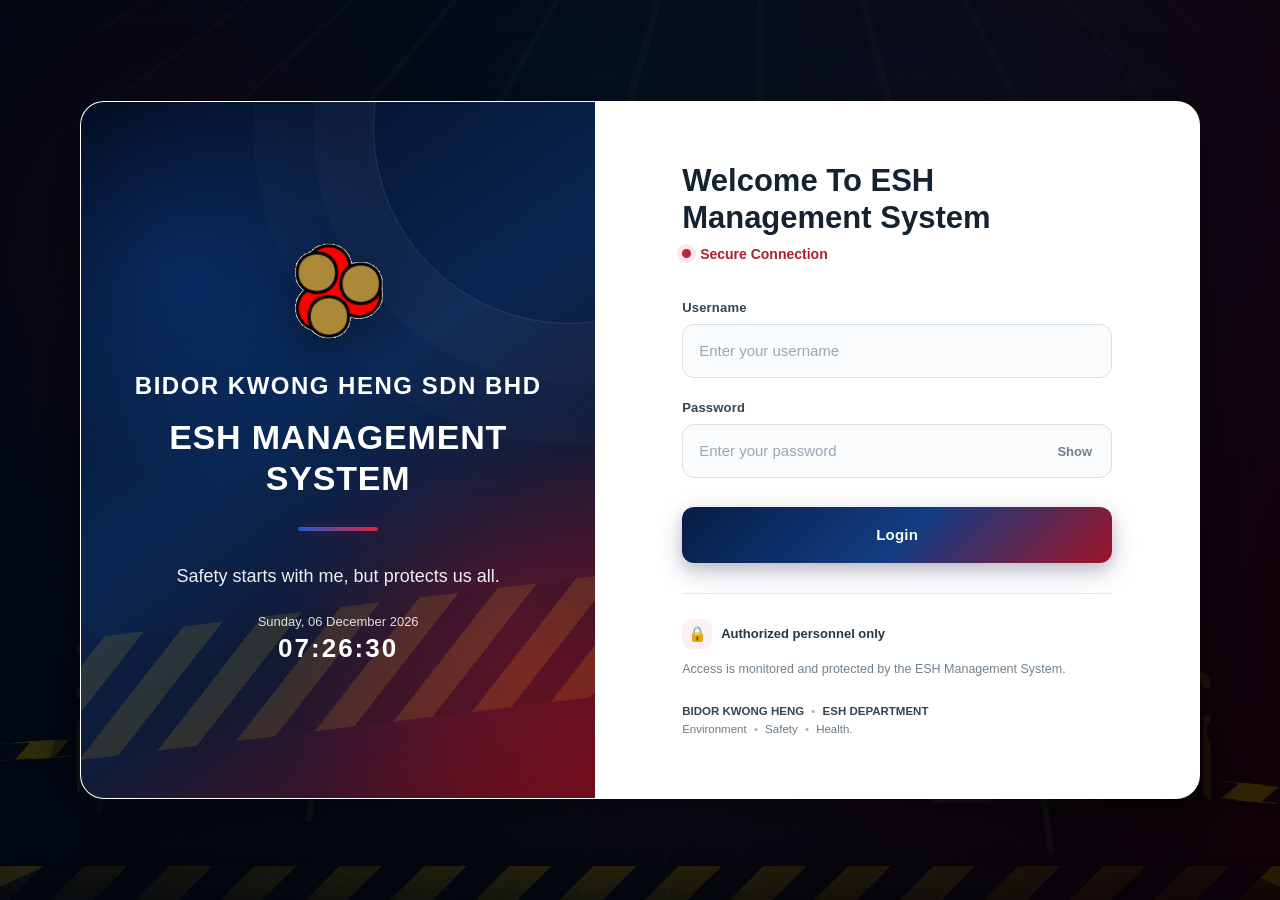
==== commit 7be4898d: "Update esh-login.html" ====
--- a/esh-login.html
+++ b/esh-login.html
@@ -280,7 +280,7 @@
 }
 
 /* =========================================================
-   LIVE DATE AND TIME - ADDED
+   LIVE DATE AND TIME
 ========================================================= */
 .live-datetime{
     margin-top:18px;
@@ -510,7 +510,6 @@
                 Safety starts with me, but protects us all.
             </div>
 
-            <!-- LIVE DATE AND TIME -->
             <div class="live-datetime">
                 <div id="liveDate" class="live-date" aria-live="off"></div>
                 <div id="liveTime" class="live-time" aria-live="off"></div>
@@ -533,7 +532,6 @@
 
             <form id="loginForm" onsubmit="handleLogin(event)">
 
-                <!-- USERNAME -->
                 <div class="form-group">
                     <label class="form-label" for="username">
                         Username
@@ -552,7 +550,6 @@
                     </div>
                 </div>
 
-                <!-- PASSWORD -->
                 <div class="form-group">
                     <label class="form-label" for="password">
                         Password
@@ -581,7 +578,6 @@
                     </div>
                 </div>
 
-                <!-- LOGIN BUTTON -->
                 <button
                     type="submit"
                     class="login-button"
@@ -590,17 +586,14 @@
                     Login
                 </button>
 
-                <!-- ERROR -->
                 <div class="error-message" id="loginError"></div>
 
-                <!-- SUCCESS -->
                 <div class="success-message" id="loginSuccess">
-                    Login successful. Opening ESH system...
+                    Login successful. Opening ESH Management System...
                 </div>
 
             </form>
 
-            <!-- SECURITY INFORMATION -->
             <div class="security-box">
 
                 <div class="authorized">
@@ -681,7 +674,6 @@
 }
 
 updateLiveDateTime();
-
 setInterval(updateLiveDateTime,1000);
 
 
@@ -862,8 +854,10 @@
             return;
         }
 
+        /* CLEAR OLD SESSION DATA */
         sessionStorage.clear();
 
+        /* SAVE AUTHENTICATED SESSION */
         sessionStorage.setItem("loggedIn","true");
 
         sessionStorage.setItem(
@@ -885,14 +879,20 @@
             sessionStorage.setItem("eshLoggedIn","true");
         }
 
+        /* SUCCESS MESSAGE */
         showLoginSuccess(
-            "Login successful. Opening ESH system..."
+            "Login successful. Opening ESH Management System..."
         );
 
         loginButton.textContent = "ACCESS GRANTED";
 
+        /* =====================================================
+           UPDATED REDIRECT
+           OPEN WELCOME PAGE INSTEAD OF ESH DASHBOARD
+        ===================================================== */
+
         setTimeout(function(){
-            window.location.href = "esh.html";
+            window.location.href = "welcome.html";
         },700);
 
     }catch(error){
@@ -932,10 +932,7 @@
     .addEventListener("keydown",function(event){
 
         if(event.key === "Enter"){
-            /*
-             Allow the normal form submit
-             to handle authentication.
-            */
+            /* Normal form submission handles authentication. */
         }
 
     });
